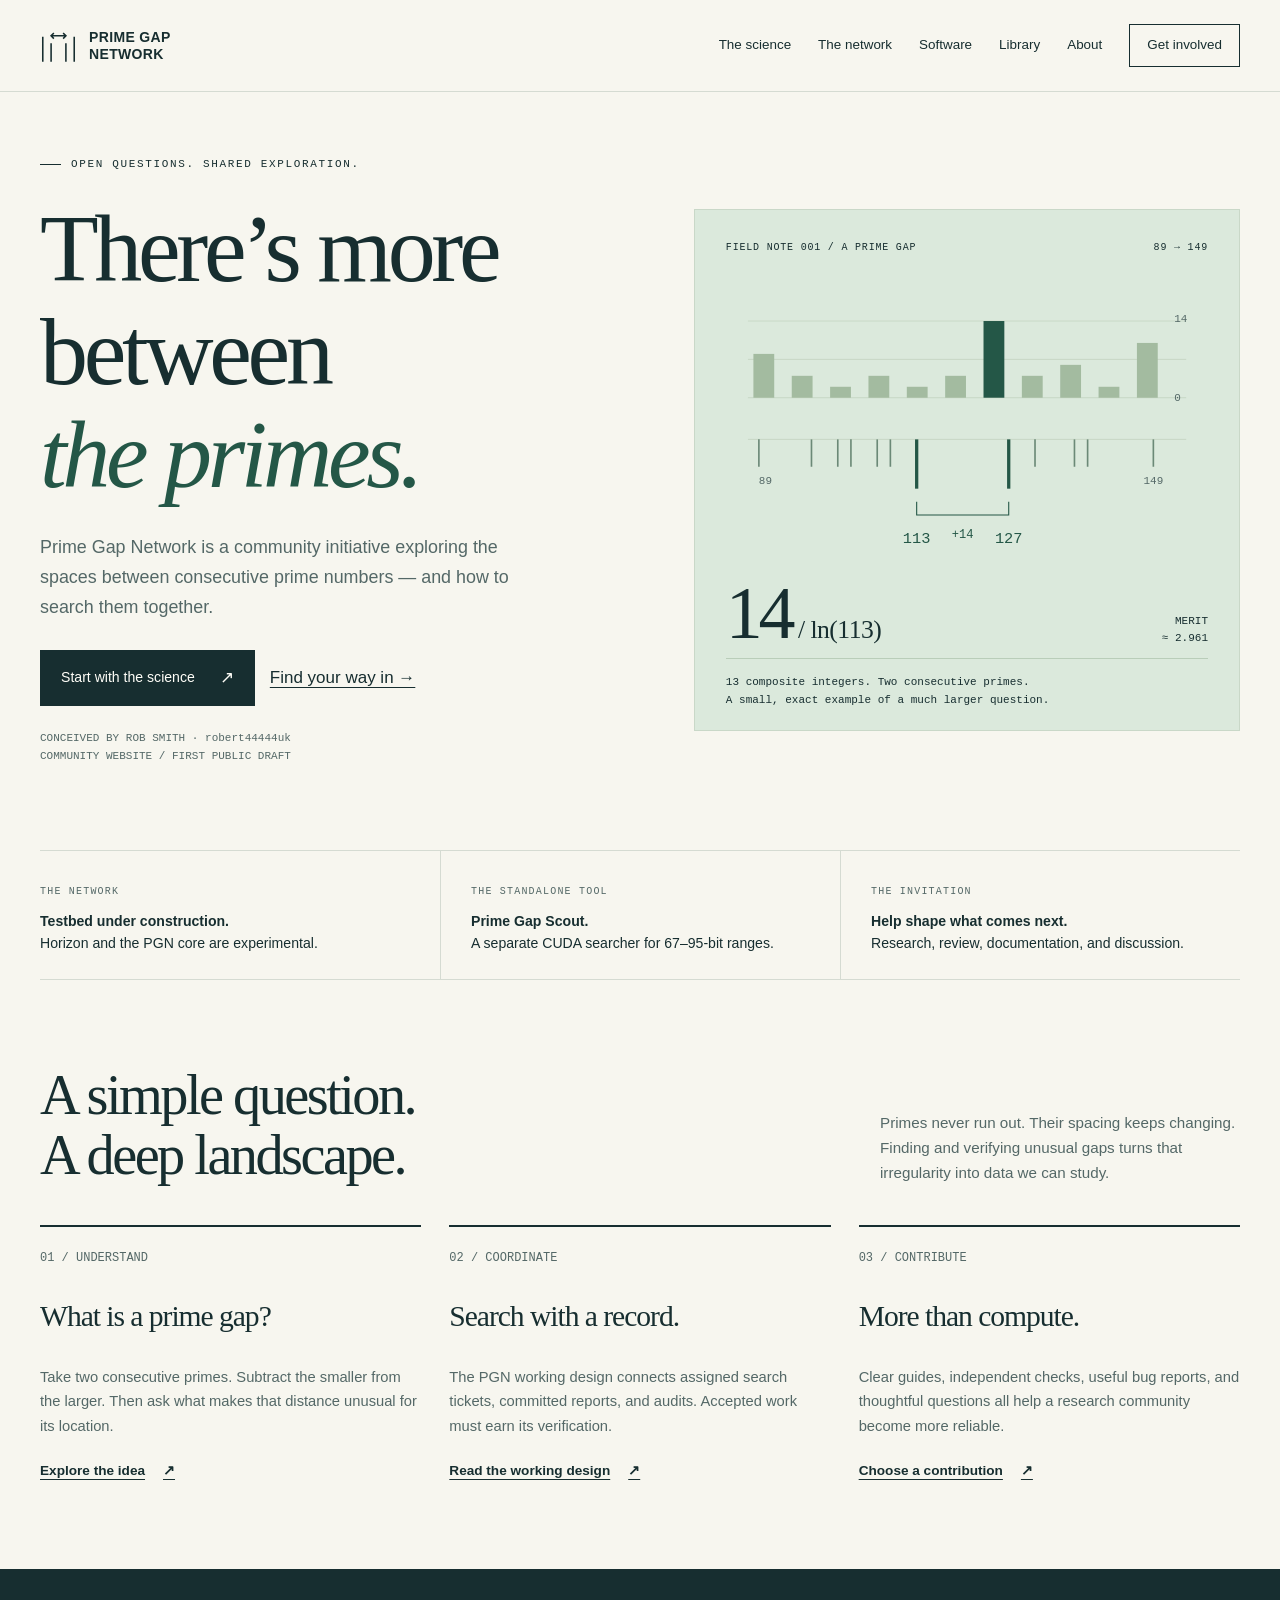
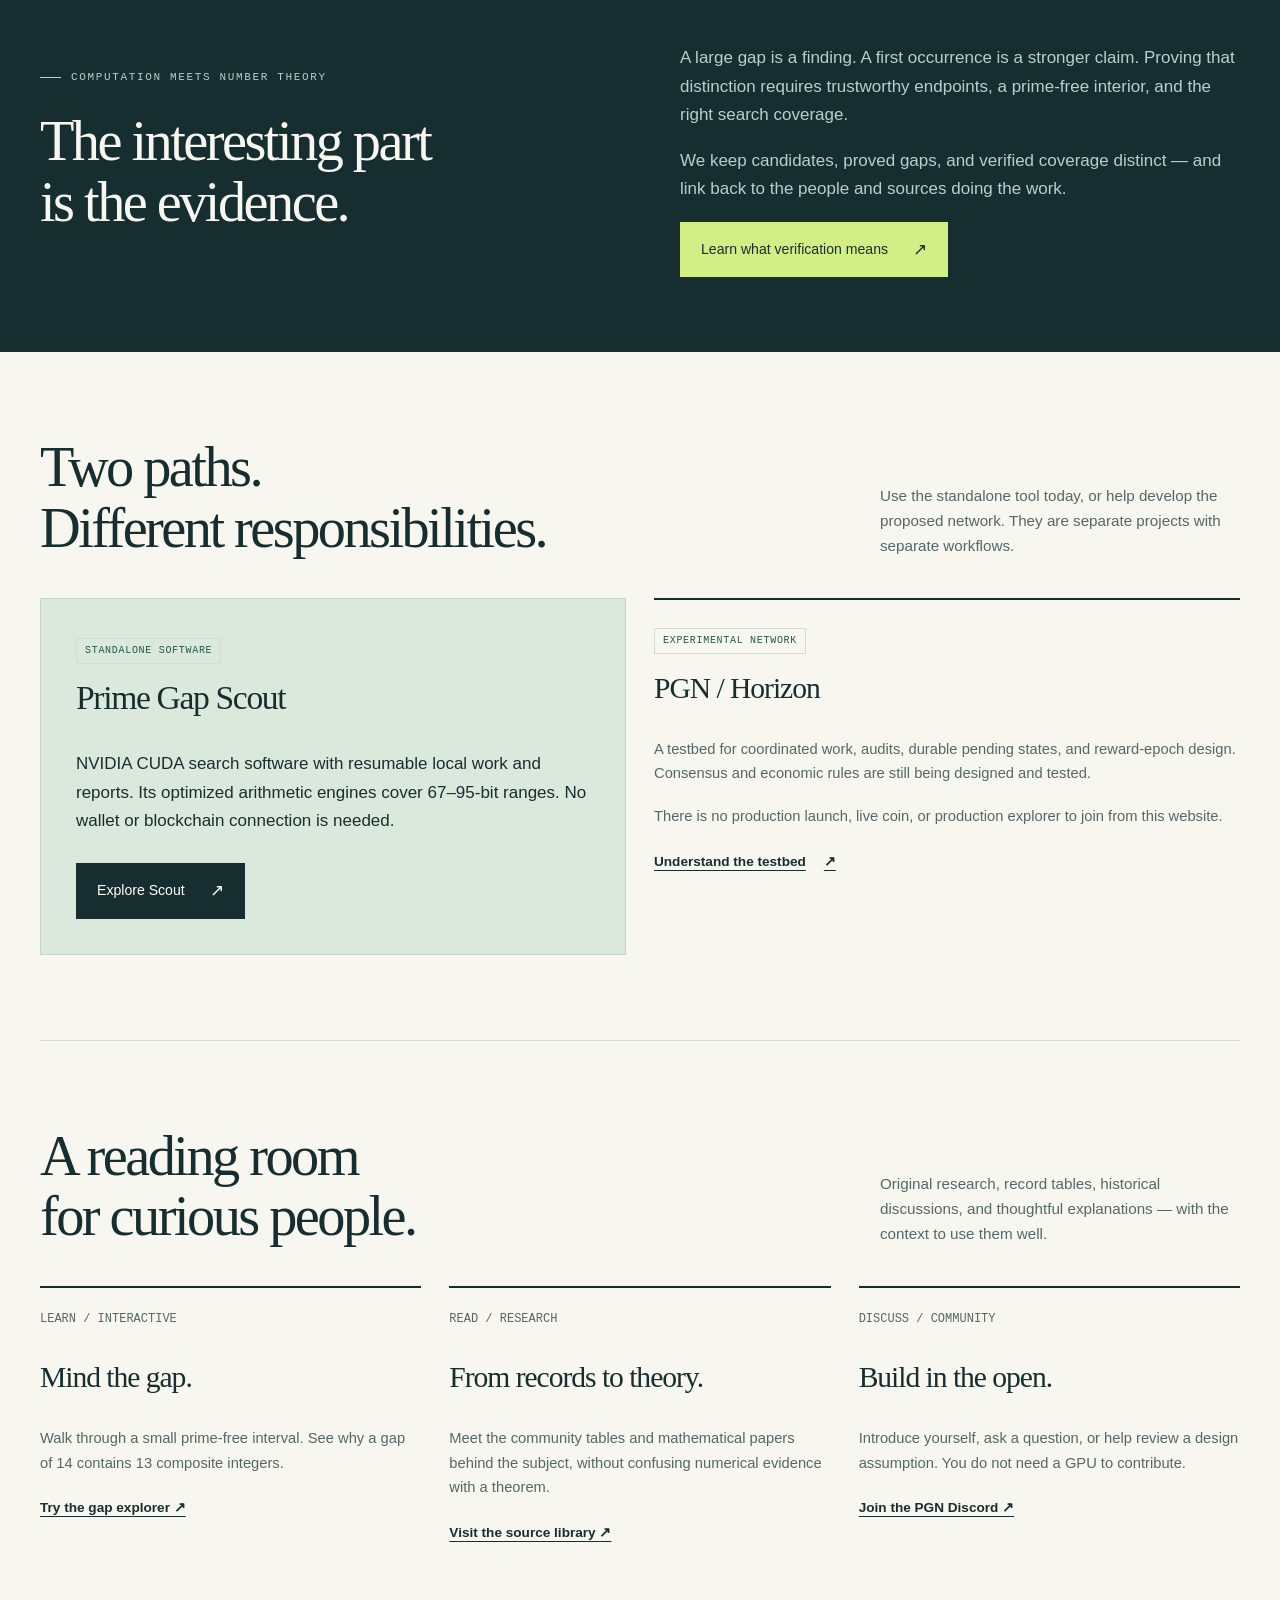
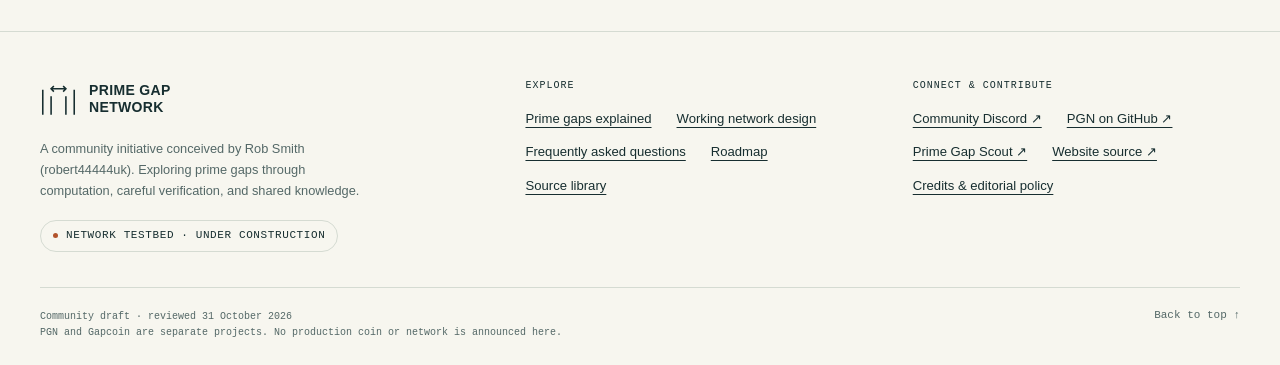
==== index.html @ 844bbd74 "Publish complete PGN community website draft Add seven English pages, original scientific illustrati" ====
<!doctype html>
<html lang="en"><head><meta charset="utf-8"><meta name="viewport" content="width=device-width,initial-scale=1"><meta name="theme-color" content="#172e30"><title>Explore the space between primes · Prime Gap Network</title><meta name="description" content="A community guide to Prime Gap Network, prime-gap research, standalone Scout software, and the experimental PGN network."><link rel="canonical" href="https://wizz13150.github.io/prime-gap-network.github.io/"><meta property="og:type" content="website"><meta property="og:title" content="Explore the space between primes · Prime Gap Network"><meta property="og:description" content="A community guide to Prime Gap Network, prime-gap research, standalone Scout software, and the experimental PGN network."><meta property="og:url" content="https://wizz13150.github.io/prime-gap-network.github.io/"><link rel="icon" href="assets/favicon.svg" type="image/svg+xml"><link rel="stylesheet" href="assets/style.css"><script src="assets/site.js" defer></script></head><body id="top"><a class="skip" href="#main">Skip to content</a><header class="header"><div class="nav-shell wrap"><a class="brand" href="./" aria-label="Prime Gap Network home"><svg aria-hidden="true" viewBox="0 0 40 40" fill="none" stroke="currentColor" stroke-width="1.7"><path d="M3 10v27M12 17v20M28 17v20M37 10v27M12 9h16M15 6l-3 3 3 3M25 6l3 3-3 3"/></svg><span>PRIME GAP<br>NETWORK</span></a><button class="menu" type="button" aria-controls="navigation" aria-expanded="false">Menu</button><nav class="nav" id="navigation" aria-label="Main navigation"><a href="learn.html">The science</a><a href="network.html">The network</a><a href="software.html">Software</a><a href="resources.html">Library</a><a href="about.html">About</a><a href="participate.html" class="nav-join">Get involved</a></nav></div></header><main id="main"><div class="wrap"><section class="hero"><div><p class="eyebrow">Open questions. Shared exploration.</p><h1>There’s more<br>between<br><em>the primes.</em></h1><p class="lead">Prime Gap Network is a community initiative exploring the spaces between consecutive prime numbers — and how to search them together.</p><div class="actions"><a class="button" href="learn.html">Start with the science <span class="arrow" aria-hidden="true">↗</span></a><a href="participate.html">Find your way in →</a></div><p class="hero-note">CONCEIVED BY ROB SMITH · robert44444uk<br>COMMUNITY WEBSITE / FIRST PUBLIC DRAFT</p></div><figure class="figure"><div class="figure-head"><span>Field note 001 / a prime gap</span><span>89 → 149</span></div><svg viewBox="0 0 440 270" role="img" aria-labelledby="chart-title chart-desc"><title id="chart-title">The gap from 113 to 127</title><desc id="chart-desc">Actual gap lengths for consecutive primes from 89 to 149. The highlighted gap between 113 and 127 has length fourteen.</desc><g stroke="#becfba" stroke-width=".6"><path d="M20 42h400M20 77h400M20 112h400M20 150h400"/></g><rect x="25" y="72" width="19" height="40" fill="#a3bba0"/><rect x="60" y="92" width="19" height="20" fill="#a3bba0"/><rect x="95" y="102" width="19" height="10" fill="#a3bba0"/><rect x="130" y="92" width="19" height="20" fill="#a3bba0"/><rect x="165" y="102" width="19" height="10" fill="#a3bba0"/><rect x="200" y="92" width="19" height="20" fill="#a3bba0"/><rect x="235" y="42" width="19" height="70" fill="#245747"/><rect x="270" y="92" width="19" height="20" fill="#a3bba0"/><rect x="305" y="82" width="19" height="30" fill="#a3bba0"/><rect x="340" y="102" width="19" height="10" fill="#a3bba0"/><rect x="375" y="62" width="19" height="50" fill="#a3bba0"/><text x="409" y="43" fill="#546867" font-size="10" font-family="monospace">14</text><text x="409" y="115" fill="#546867" font-size="10" font-family="monospace">0</text><path d="M30 150v25" stroke="#6b8977" stroke-width="1.5"/><path d="M78 150v25" stroke="#6b8977" stroke-width="1.5"/><path d="M102 150v25" stroke="#6b8977" stroke-width="1.5"/><path d="M114 150v25" stroke="#6b8977" stroke-width="1.5"/><path d="M138 150v25" stroke="#6b8977" stroke-width="1.5"/><path d="M150 150v25" stroke="#6b8977" stroke-width="1.5"/><path d="M174 150v45" stroke="#245747" stroke-width="3"/><path d="M258 150v45" stroke="#245747" stroke-width="3"/><path d="M282 150v25" stroke="#6b8977" stroke-width="1.5"/><path d="M318 150v25" stroke="#6b8977" stroke-width="1.5"/><path d="M330 150v25" stroke="#6b8977" stroke-width="1.5"/><path d="M390 150v25" stroke="#6b8977" stroke-width="1.5"/><path d="M174 207v12h84v-12" stroke="#245747" fill="none"/><text x="174" y="245" fill="#245747" font-size="14" font-family="monospace" text-anchor="middle">113</text><text x="258" y="245" fill="#245747" font-size="14" font-family="monospace" text-anchor="middle">127</text><text x="30" y="191" fill="#546867" font-size="10" font-family="monospace">89</text><text x="390" y="191" fill="#546867" font-size="10" font-family="monospace" text-anchor="middle">149</text><text x="216" y="240" fill="#245747" font-size="11" font-family="monospace" text-anchor="middle">+14</text></svg><div class="figure-stat"><span class="figure-number">14<span class="figure-denominator"> / ln(113)</span></span><p>MERIT<br>≈ 2.961</p></div><figcaption>13 composite integers. Two consecutive primes.<br>A small, exact example of a much larger question.</figcaption></figure></section><div class="status-strip"><div class="status-item"><span class="status-label">The network</span><p><strong>Testbed under construction.</strong><br>Horizon and the PGN core are experimental.</p></div><div class="status-item"><span class="status-label">The standalone tool</span><p><strong>Prime Gap Scout.</strong><br>A separate CUDA searcher for 67–95-bit ranges.</p></div><div class="status-item"><span class="status-label">The invitation</span><p><strong>Help shape what comes next.</strong><br>Research, review, documentation, and discussion.</p></div></div><section class="section"><div class="section-top"><h2>A simple question.<br>A deep landscape.</h2><p>Primes never run out. Their spacing keeps changing. Finding and verifying unusual gaps turns that irregularity into data we can study.</p></div><div class="grid3"><article class="story"><span class="num">01 / UNDERSTAND</span><h3>What is a prime gap?</h3><p>Take two consecutive primes. Subtract the smaller from the larger. Then ask what makes that distance unusual for its location.</p><a class="text-link" href="learn.html">Explore the idea <span aria-hidden="true">↗</span></a></article><article class="story"><span class="num">02 / COORDINATE</span><h3>Search with a record.</h3><p>The PGN working design connects assigned search tickets, committed reports, and audits. Accepted work must earn its verification.</p><a class="text-link" href="network.html">Read the working design <span aria-hidden="true">↗</span></a></article><article class="story"><span class="num">03 / CONTRIBUTE</span><h3>More than compute.</h3><p>Clear guides, independent checks, useful bug reports, and thoughtful questions all help a research community become more reliable.</p><a class="text-link" href="participate.html">Choose a contribution <span aria-hidden="true">↗</span></a></article></div></section></div><section class="dark"><div class="wrap split"><div><p class="eyebrow">Computation meets number theory</p><h2>The interesting part<br>is the evidence.</h2></div><div><p>A large gap is a finding. A first occurrence is a stronger claim. Proving that distinction requires trustworthy endpoints, a prime-free interior, and the right search coverage.</p><p>We keep candidates, proved gaps, and verified coverage distinct — and link back to the people and sources doing the work.</p><a class="button" href="learn.html#evidence">Learn what verification means <span class="arrow" aria-hidden="true">↗</span></a></div></div></section><div class="wrap"><section class="section"><div class="section-top"><h2>Two paths.<br>Different responsibilities.</h2><p>Use the standalone tool today, or help develop the proposed network. They are separate projects with separate workflows.</p></div><div class="grid2"><article class="software-panel"><span class="tag">Standalone software</span><h3>Prime Gap Scout</h3><p>NVIDIA CUDA search software with resumable local work and reports. Its optimized arithmetic engines cover 67–95-bit ranges. No wallet or blockchain connection is needed.</p><a class="button" href="software.html#scout">Explore Scout <span class="arrow" aria-hidden="true">↗</span></a></article><article class="story"><span class="tag">Experimental network</span><h3>PGN / Horizon</h3><p>A testbed for coordinated work, audits, durable pending states, and reward-epoch design. Consensus and economic rules are still being designed and tested.</p><p>There is no production launch, live coin, or production explorer to join from this website.</p><a class="text-link" href="network.html">Understand the testbed <span aria-hidden="true">↗</span></a></article></div></section><section class="section"><div class="section-top"><h2>A reading room<br>for curious people.</h2><p>Original research, record tables, historical discussions, and thoughtful explanations — with the context to use them well.</p></div><div class="grid3"><article class="story"><span class="num">LEARN / INTERACTIVE</span><h3>Mind the gap.</h3><p>Walk through a small prime-free interval. See why a gap of 14 contains 13 composite integers.</p><a class="text-link" href="learn.html#explorer">Try the gap explorer ↗</a></article><article class="story"><span class="num">READ / RESEARCH</span><h3>From records to theory.</h3><p>Meet the community tables and mathematical papers behind the subject, without confusing numerical evidence with a theorem.</p><a class="text-link" href="resources.html">Visit the source library ↗</a></article><article class="story"><span class="num">DISCUSS / COMMUNITY</span><h3>Build in the open.</h3><p>Introduce yourself, ask a question, or help review a design assumption. You do not need a GPU to contribute.</p><a class="text-link" href="https://discord.gg/qZ2DerDMXQ">Join the PGN Discord ↗</a></article></div></section></div></main><footer class="footer"><div class="wrap"><div class="footer-grid"><div><a class="brand" href="./" aria-label="Prime Gap Network home"><svg aria-hidden="true" viewBox="0 0 40 40" fill="none" stroke="currentColor" stroke-width="1.7"><path d="M3 10v27M12 17v20M28 17v20M37 10v27M12 9h16M15 6l-3 3 3 3M25 6l3 3-3 3"/></svg><span>PRIME GAP<br>NETWORK</span></a><p>A community initiative conceived by Rob Smith (robert44444uk). Exploring prime gaps through computation, careful verification, and shared knowledge.</p><span class="pill">Network testbed · under construction</span></div><div><div class="footer-title">Explore</div><div class="footer-links"><a href="learn.html">Prime gaps explained</a><a href="network.html">Working network design</a><a href="participate.html#faq">Frequently asked questions</a><a href="about.html#roadmap">Roadmap</a><a href="resources.html">Source library</a></div></div><div><div class="footer-title">Connect & contribute</div><div class="footer-links"><a href="https://discord.gg/qZ2DerDMXQ">Community Discord ↗</a><a href="https://github.com/wizz13150/prime-gap-network">PGN on GitHub ↗</a><a href="https://github.com/wizz13150/prime-gap-scout">Prime Gap Scout ↗</a><a href="https://github.com/wizz13150/prime-gap-network.github.io">Website source ↗</a><a href="about.html#credits">Credits & editorial policy</a></div></div></div><div class="footer-bottom"><span>Community draft · reviewed 31 October 2026<br>PGN and Gapcoin are separate projects. No production coin or network is announced here.</span><a class="back-top" href="#top">Back to top ↑</a></div></div></footer></body></html>
---- assets/style.css ----
@charset "UTF-8";
:root{--paper:#f7f6ef;--white:#fffef8;--ink:#172e30;--muted:#546867;--line:#d5dbd2;--green:#245747;--mint:#dbe9dc;--lime:#d3ee85;--orange:#b2532c;--sans:Arial,Helvetica,sans-serif;--serif:Georgia,'Times New Roman',serif;--mono:'Cascadia Code',Consolas,monospace}
*{box-sizing:border-box}html{scroll-behavior:smooth;scroll-padding-top:7rem}body{margin:0;background:var(--paper);color:var(--ink);font:17px/1.65 var(--sans)}a{color:inherit;text-decoration-thickness:1px;text-underline-offset:4px}a:hover{color:var(--green)}button,input,select{font:inherit}button,a,input,select,summary{-webkit-tap-highlight-color:transparent}:focus-visible{outline:3px solid var(--orange);outline-offset:5px}button{cursor:pointer}img,svg{max-width:100%}h1,h2,h3,p{margin-top:0}h1,h2{font-family:var(--serif);font-weight:400;letter-spacing:-.045em;line-height:1.07}h1{font-size:clamp(3.2rem,7.5vw,6.8rem);margin-bottom:1.7rem}h2{font-size:clamp(2.3rem,4.4vw,4rem);margin-bottom:1.3rem}h3{font-size:1.23rem;line-height:1.3;letter-spacing:-.015em}p{margin-bottom:1.15rem}small,.small{font-size:.82rem}.muted{color:var(--muted)}.wrap{width:min(1260px,calc(100% - 80px));margin-inline:auto}.skip{position:fixed;top:-100px;left:20px;z-index:100;background:var(--lime);padding:12px}.skip:focus{top:12px}.header{position:sticky;top:0;z-index:20;background:rgba(247,246,239,.97);border-bottom:1px solid var(--line)}.nav-shell{min-height:91px;display:flex;align-items:center;gap:35px}.brand{display:flex;align-items:center;gap:12px;text-decoration:none;font-size:14px;line-height:1.16;font-weight:700;letter-spacing:.025em;white-space:nowrap}.brand svg{width:37px;height:38px}.nav{margin-left:auto;display:flex;align-items:center;gap:27px}.nav a{font-size:.84rem;text-decoration:none;white-space:nowrap;padding:8px 0}.nav a[aria-current=page]{box-shadow:0 2px var(--green)}.nav a:hover{box-shadow:0 2px var(--green)}.nav .nav-join{border:1px solid var(--ink);padding:9px 17px;box-shadow:none}.menu{display:none;background:none;border:1px solid var(--line);padding:6px 13px;margin-left:auto}.eyebrow{font:11px/1.5 var(--mono);text-transform:uppercase;letter-spacing:.15em;margin-bottom:1.6rem;display:flex;align-items:center;gap:10px}.eyebrow:before{content:'';width:21px;height:1px;background:currentColor}.pill{display:inline-flex;align-items:center;gap:8px;font:11px/1.2 var(--mono);text-transform:uppercase;letter-spacing:.055em;border:1px solid var(--line);border-radius:30px;padding:8px 12px}.pill:before{content:'';width:5px;height:5px;border-radius:50%;background:var(--orange)}.hero{padding:64px 0 66px;display:grid;grid-template-columns:1.08fr 1fr;gap:64px;align-items:center}.hero .lead{max-width:510px}.lead{font-size:1.12rem;line-height:1.65;color:var(--muted);max-width:730px}.hero h1 em{color:var(--green);font-weight:400}.actions{display:flex;flex-wrap:wrap;gap:15px;align-items:center;margin-top:28px}.button{display:inline-flex;align-items:center;justify-content:center;gap:25px;background:var(--ink);color:var(--white);text-decoration:none;border:1px solid var(--ink);padding:13px 20px;font-size:.88rem}.button:hover{background:var(--green);color:#fff}.button.light{background:transparent;color:var(--ink)}.button.light:hover{background:var(--mint)}.arrow{font-size:1.2em}.hero-note{font:11px/1.6 var(--mono);color:var(--muted);margin-top:24px}.figure{background:var(--mint);padding:30px 31px 20px;position:relative;border:1px solid #c9d8c8}.figure .figure-head{display:flex;justify-content:space-between;font:10px/1.5 var(--mono);letter-spacing:.08em;text-transform:uppercase}.figure svg{display:block;width:100%;height:auto;margin:20px 0 9px}.figure figcaption{font:11px/1.6 var(--mono);border-top:1px solid #b9cdb9;padding-top:15px}.figure{margin:0}.figure-number{font:74px/.9 var(--serif);letter-spacing:-.06em}.figure-stat{display:flex;justify-content:space-between;align-items:end;margin-bottom:12px}.figure-stat p{font:11px/1.5 var(--mono);margin:0;text-align:right}.status-strip{border-top:1px solid var(--line);border-bottom:1px solid var(--line);display:grid;grid-template-columns:1fr 1fr 1fr}.status-item{padding:24px 25px 24px 0}.status-item+.status-item{border-left:1px solid var(--line);padding-left:30px}.status-label{font:10px/1.4 var(--mono);letter-spacing:.12em;text-transform:uppercase;color:var(--muted)}.status-item p{font-size:.88rem;line-height:1.6;margin:7px 0 0}.section{padding:85px 0}.section+.section{border-top:1px solid var(--line)}.section-top{display:flex;justify-content:space-between;gap:50px;align-items:end;margin-bottom:40px}.section-top h2{margin:0;max-width:640px}.section-top>p{max-width:360px;margin:0;color:var(--muted);font-size:.95rem}.split{display:grid;grid-template-columns:1fr 1fr;gap:80px}.split.wide{grid-template-columns:.7fr 1.3fr}.prose{max-width:760px}.prose p,.prose li{color:var(--muted)}.prose strong{color:var(--ink)}.prose h2{margin-top:58px;font-size:2.6rem}.prose h3{margin-top:34px}.prose li{margin-bottom:10px}.prose ul,.prose ol{padding-left:25px}.prose .eyebrow{color:var(--ink)}.grid3{display:grid;grid-template-columns:repeat(3,1fr);gap:28px}.grid2{display:grid;grid-template-columns:repeat(2,1fr);gap:28px}.story{border-top:2px solid var(--ink);padding-top:24px}.story .num{font:12px var(--mono);color:var(--muted);display:block;margin-bottom:32px}.story h3{font-family:var(--serif);font-size:1.85rem;font-weight:400;letter-spacing:-.035em}.story p{font-size:.92rem;color:var(--muted)}.text-link{display:inline-flex;gap:18px;align-items:center;font-size:.85rem;font-weight:700}.dark{background:var(--ink);color:var(--paper);padding:75px 0}.dark .eyebrow,.dark p{color:#b9cfca}.dark a{color:var(--paper)}.dark .button{background:var(--lime);border-color:var(--lime);color:var(--ink)}.dark .button:hover{background:var(--white)}.dark .split{align-items:center}.dark .tag{border-color:#53706b;color:#cde1db}.formula{font:clamp(1.9rem,3.6vw,3.3rem)/1.3 var(--serif);letter-spacing:-.025em;border-block:1px solid var(--line);padding:30px 0;margin:28px 0}.formula small{font:12px var(--mono);color:var(--muted);display:block;margin-top:14px}.page-head{padding:64px 0 47px;border-bottom:1px solid var(--line)}.page-head h1{font-size:clamp(3rem,6.2vw,5.6rem);max-width:1000px}.page-head .lead{margin:0}.contents{border-bottom:1px solid var(--line);padding:19px 0;display:flex;gap:26px;flex-wrap:wrap}.contents a{font:12px var(--mono);color:var(--muted)}.tag{display:inline-block;font:10px/1.4 var(--mono);text-transform:uppercase;letter-spacing:.07em;padding:5px 8px;border:1px solid var(--line);color:var(--green);margin-bottom:15px}.note{border-left:3px solid var(--green);background:#e9eee3;padding:23px 26px;font-size:.91rem;margin:25px 0}.note p:last-child{margin:0}.note.warning{border-color:var(--orange);background:#f0e9dc}.source{font:11px/1.7 var(--mono);color:var(--muted);margin-top:23px}.source a{color:inherit}.table-scroll{overflow-x:auto}table{border-collapse:collapse;width:100%;font-size:.9rem;line-height:1.5}th{text-align:left;font:11px var(--mono);text-transform:uppercase;letter-spacing:.05em;background:#e9ece2}td,th{padding:19px 20px;border-bottom:1px solid var(--line);vertical-align:top}td{min-width:130px}td:first-child{color:var(--ink);font-weight:700}td{color:var(--muted)}.steps{list-style:none;padding:0;margin:0;counter-reset:steps}.steps li{position:relative;padding:0 0 29px 52px;border-left:1px solid var(--line);margin-left:15px}.steps li:before{counter-increment:steps;content:counter(steps,decimal-leading-zero);position:absolute;left:-15px;top:0;background:var(--paper);font:11px var(--mono);border:1px solid var(--line);padding:8px 6px}.steps h3{margin-bottom:9px}.steps p{color:var(--muted);font-size:.94rem}.steps li:last-child{padding-bottom:0;border-color:transparent}.timeline{list-style:none;padding:0}.timeline li{display:grid;grid-template-columns:145px 1fr;gap:30px;border-top:1px solid var(--line);padding:26px 0}.timeline time{font:12px var(--mono);padding-top:4px}.timeline p{font-size:.94rem;color:var(--muted);margin:0}.timeline h3{margin-bottom:8px}details{border-top:1px solid var(--line);padding:23px 0}details:last-child{border-bottom:1px solid var(--line)}summary{font-size:1rem;font-weight:700;cursor:pointer;list-style:none;display:flex;justify-content:space-between;gap:20px}summary::-webkit-details-marker{display:none}summary:after{content:'+';font:22px var(--mono);font-weight:400}details[open] summary:after{content:'−'}details p{margin:18px 40px 0 0;color:var(--muted);font-size:.94rem}.explorer{background:var(--white);border:1px solid var(--line);padding:34px}.explorer-controls{display:flex;justify-content:space-between;gap:20px;align-items:center;flex-wrap:wrap}.explorer-controls label{font:12px var(--mono)}select{background:var(--paper);border:1px solid #8d9f91;padding:10px 35px 10px 13px;max-width:100%;color:var(--ink)}.number-line{display:grid;grid-template-columns:repeat(15,minmax(0,1fr));gap:5px;margin:38px 0 25px}.integer{display:flex;justify-content:center;align-items:center;flex-direction:column;min-height:62px;font:13px var(--mono);border-top:1px solid var(--line);color:#657b73}.integer.prime{border-top:4px solid var(--green);background:var(--mint);font-weight:700;color:var(--ink)}.integer:after{font:8px var(--mono);content:'COMPOSITE';margin-top:9px;letter-spacing:-.04em}.integer.prime:after{content:'PRIME'}.explorer-results{display:grid;grid-template-columns:repeat(3,1fr);gap:25px;border-top:1px solid var(--line);padding-top:22px}.explorer-results span{display:block;font:10px var(--mono);text-transform:uppercase;color:var(--muted)}.explorer-results strong{display:block;font:40px var(--serif);letter-spacing:-.04em}.legend{font:11px var(--mono);color:var(--muted);margin:22px 0 0}.filters{display:flex;flex-wrap:wrap;gap:9px;margin:27px 0 35px}.filters button{background:transparent;border:1px solid #a1b1a3;padding:8px 16px;font-size:12px;color:var(--ink);border-radius:30px}.filters button[aria-pressed=true]{background:var(--ink);border-color:var(--ink);color:var(--paper)}.search{width:100%;padding:16px 0;background:transparent;border:0;border-bottom:1px solid #8b9c8b;color:var(--ink);border-radius:0}.resource-grid{display:grid;grid-template-columns:repeat(3,1fr);gap:0 33px}.resource{padding:27px 0 32px;border-top:1px solid var(--line);display:flex;flex-direction:column}.resource h3{font:1.55rem/1.2 var(--serif);letter-spacing:-.025em;margin-bottom:12px}.resource p{font-size:.9rem;color:var(--muted);margin-bottom:15px}.resource .byline{font:10px/1.5 var(--mono);margin-bottom:15px;color:var(--muted)}.resource>a{margin-top:auto}.resource[hidden]{display:none}.no-results{padding:20px 0}.footer{padding:48px 0 25px;border-top:1px solid var(--line)}.footer-grid{display:grid;grid-template-columns:1.3fr 1fr 1fr;gap:60px}.footer .brand{margin-bottom:20px}.footer p{font-size:.8rem;color:var(--muted);max-width:330px}.footer-links{display:flex;flex-wrap:wrap;align-content:start;gap:12px 25px}.footer-links a{font-size:.82rem}.footer-title{font:10px var(--mono);text-transform:uppercase;letter-spacing:.1em;margin-bottom:17px}.footer-bottom{border-top:1px solid var(--line);margin-top:35px;padding-top:21px;display:flex;justify-content:space-between;gap:20px;font:10px/1.6 var(--mono);color:var(--muted)}.callout-number{font:clamp(4rem,8vw,7rem)/1 var(--serif);letter-spacing:-.06em;margin:25px 0;color:var(--green)}code{font:.83em var(--mono);overflow-wrap:anywhere}sup{font-size:.6em}li::marker{color:var(--green)}.checks{list-style:none;padding:0}.checks li{padding:13px 0 13px 28px;border-top:1px solid var(--line);position:relative;font-size:.94rem}.checks li:before{content:'↗';position:absolute;left:0;color:var(--green)}.inline-index{font:11px var(--mono);color:var(--muted)}.protocol{display:grid;grid-template-columns:repeat(5,1fr);gap:0;border:1px solid var(--line);margin:32px 0}.protocol div{padding:23px 17px;position:relative}.protocol div+div{border-left:1px solid var(--line)}.protocol span{font:10px var(--mono);color:var(--muted)}.protocol h3{font-size:.9rem;margin:14px 0 0}.reading{max-width:850px;margin:0 auto}.back-top{font:11px var(--mono);text-decoration:none}.software-panel{background:var(--mint);padding:35px;border:1px solid #c6d6c5}.software-panel h3{font:2.1rem var(--serif);letter-spacing:-.04em}.software-panel ul{padding-left:20px;font-size:.94rem}.software-panel .button{margin-top:10px}.credit{font-family:var(--serif);font-size:1.8rem;line-height:1.3;letter-spacing:-.025em}.sr-only{position:absolute;width:1px;height:1px;padding:0;margin:-1px;overflow:hidden;clip:rect(0,0,0,0);white-space:nowrap;border:0}
@media(min-width:1500px){.hero{padding-block:85px}}
@media(max-width:1100px){.wrap{width:calc(100% - 56px)}.nav{gap:18px}.hero{gap:35px}.figure{padding:24px}.split{gap:45px}.resource-grid{grid-template-columns:repeat(2,1fr)}.figure-number{font-size:62px}.footer-grid{gap:30px}}
@media(max-width:820px){.nav-shell{min-height:77px;flex-wrap:wrap;gap:0}.menu{display:block}.nav{display:flex;width:100%;margin:0;gap:6px 24px;flex-wrap:wrap;padding:0 0 18px}.js .nav{display:none}.js .nav.open{display:flex}.brand{margin-right:20px}.hero{grid-template-columns:1fr;padding-block:45px;gap:38px}.hero h1{max-width:700px}.hero .lead{max-width:650px}.figure{max-width:600px;width:100%}.status-item{padding-right:17px}.status-item+.status-item{padding-left:17px}.section{padding-block:60px}.split,.split.wide{grid-template-columns:1fr;gap:30px}.section-top{display:block}.section-top>p{max-width:600px;margin-top:20px}.grid3{gap:24px}.story h3{font-size:1.55rem}.protocol{grid-template-columns:1fr}.protocol div+div{border-left:0;border-top:1px solid var(--line)}.protocol div{display:flex;align-items:center;gap:25px;padding:16px}.protocol h3{margin:0}.footer-grid{grid-template-columns:1fr 1fr}.footer-grid>div:first-child{grid-column:1/-1}.footer p{max-width:600px}.dark{padding-block:55px}.number-line{gap:3px}.integer{font-size:11px}.integer:after{content:'·';font-size:10px}.integer.prime:after{content:'P'}}
@media(max-width:560px){body{font-size:16px}.wrap{width:calc(100% - 36px)}h1{font-size:3.5rem}.hero{padding-top:35px}.hero h1{font-size:3.7rem}.hero .eyebrow{font-size:10px}.figure{padding:22px 18px}.figure-number{font-size:64px}.figure .figure-head{font-size:8px}.status-strip{grid-template-columns:1fr}.status-item,.status-item+.status-item{padding:18px 0;border-left:0}.status-item+.status-item{border-top:1px solid var(--line)}.grid3,.grid2,.resource-grid{grid-template-columns:1fr}.story .num{margin-bottom:20px}.story{padding-bottom:15px}.story h3{font-size:1.85rem}.page-head{padding:40px 0 35px}.page-head h1{font-size:3.3rem}.contents{gap:13px 22px}.timeline li{grid-template-columns:1fr;gap:10px}.explorer{padding:23px 17px}.number-line{grid-template-columns:repeat(8,minmax(0,1fr));gap:7px}.integer{min-height:50px}.explorer-results{gap:12px}.explorer-results strong{font-size:31px}.explorer-results span{font-size:9px}.footer-grid{grid-template-columns:1fr;gap:25px}.footer-grid>div:first-child{grid-column:auto}.footer-bottom{display:block}.footer-bottom a{display:inline-block;margin-top:13px}.software-panel{padding:26px 22px}.prose h2{font-size:2.2rem}.formula{font-size:1.8rem}.button{gap:18px}.note{padding:20px}.section{padding-block:47px}.actions{gap:12px}.lead{font-size:1.04rem}}
@media(prefers-reduced-motion:reduce){html{scroll-behavior:auto}*{animation:none!important;transition:none!important}}

.figure-denominator{font:clamp(19px,2vw,26px)/1.2 var(--serif);letter-spacing:-.02em;white-space:nowrap}.figure-number{display:flex;align-items:baseline;gap:7px}body{overflow-wrap:break-word}.hero>*,.split>*,.grid2>*,.grid3>*{min-width:0}
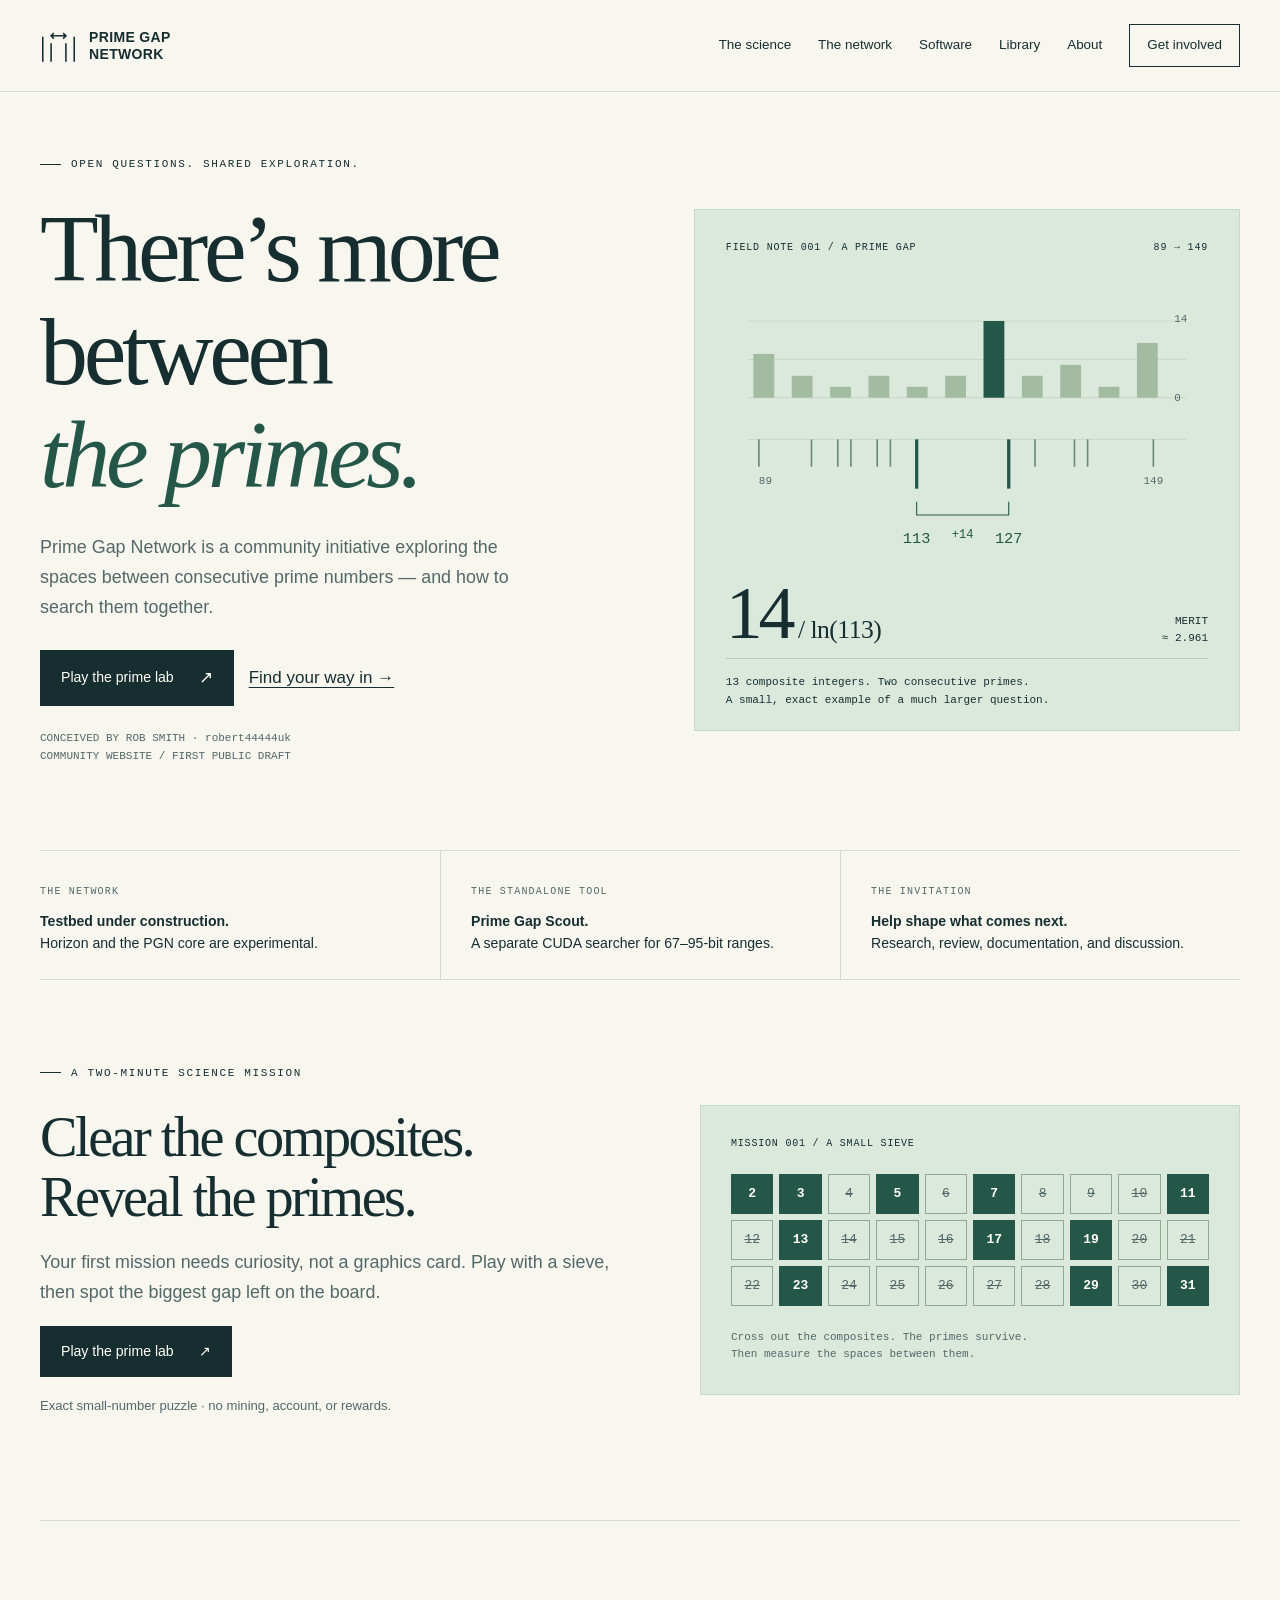
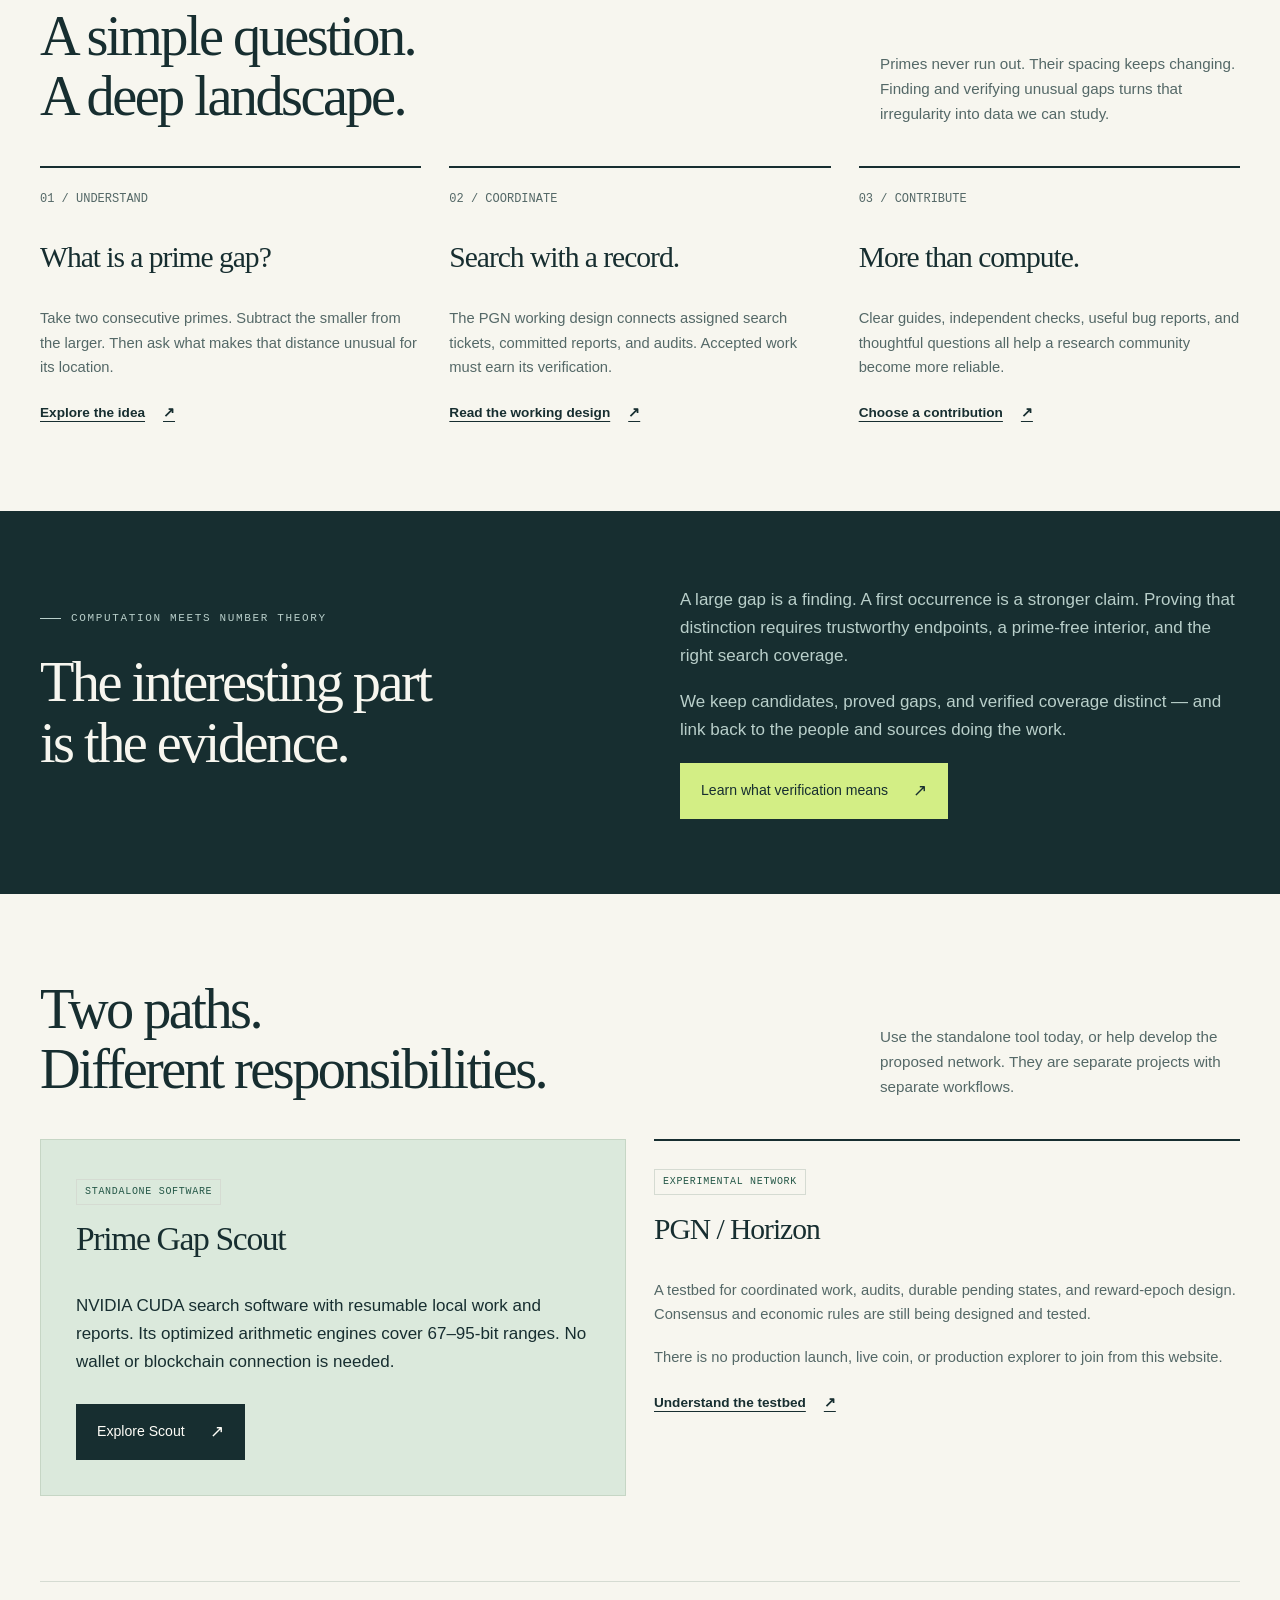
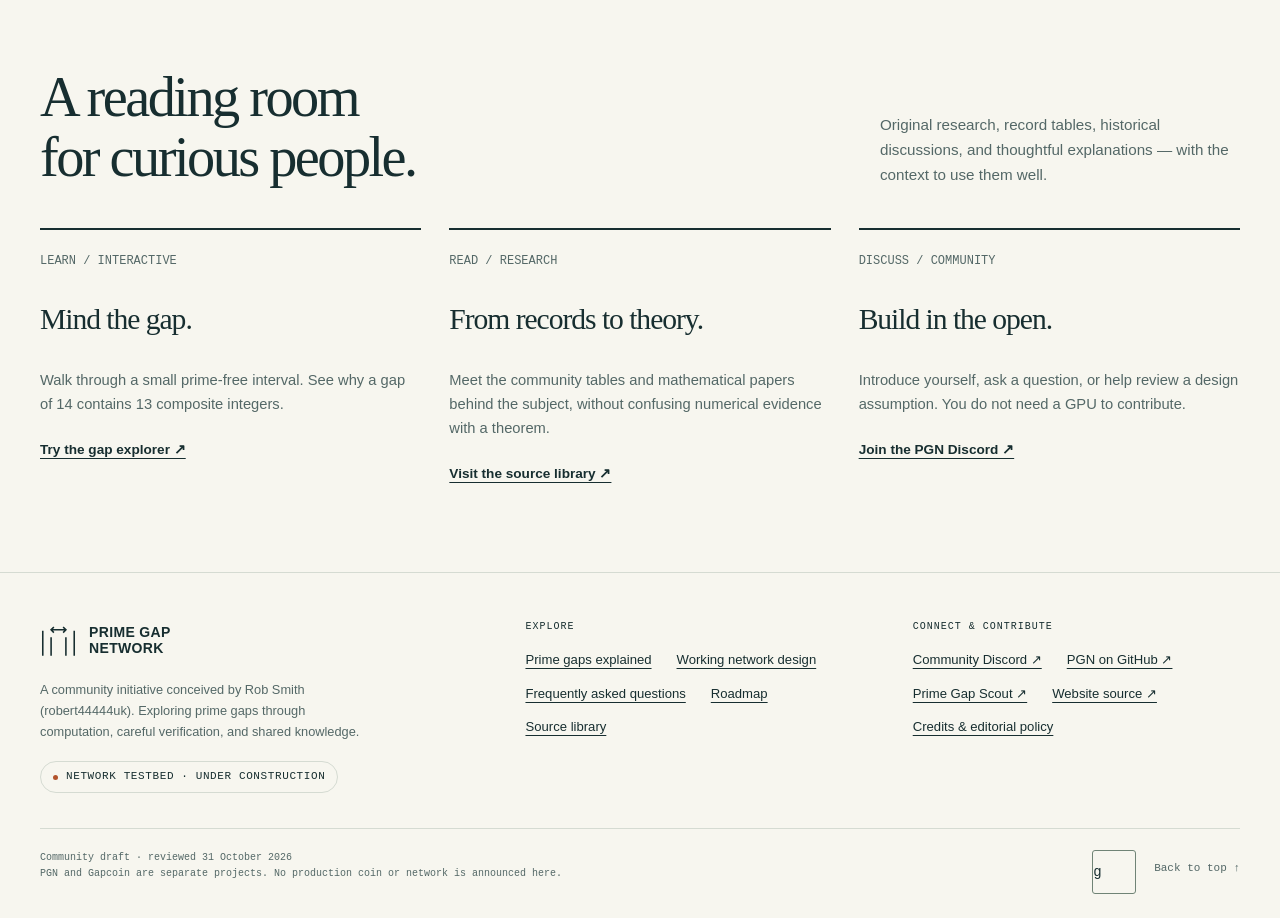
==== commit 1bfa637c: "Add playful science missions and an original cinematic study Add an exact sieve challenge, visual Sc" ====
--- a/index.html
+++ b/index.html
@@ -1,2 +1,2 @@
 <!doctype html>
-<html lang="en"><head><meta charset="utf-8"><meta name="viewport" content="width=device-width,initial-scale=1"><meta name="theme-color" content="#172e30"><title>Explore the space between primes · Prime Gap Network</title><meta name="description" content="A community guide to Prime Gap Network, prime-gap research, standalone Scout software, and the experimental PGN network."><link rel="canonical" href="https://wizz13150.github.io/prime-gap-network.github.io/"><meta property="og:type" content="website"><meta property="og:title" content="Explore the space between primes · Prime Gap Network"><meta property="og:description" content="A community guide to Prime Gap Network, prime-gap research, standalone Scout software, and the experimental PGN network."><meta property="og:url" content="https://wizz13150.github.io/prime-gap-network.github.io/"><link rel="icon" href="assets/favicon.svg" type="image/svg+xml"><link rel="stylesheet" href="assets/style.css"><script src="assets/site.js" defer></script></head><body id="top"><a class="skip" href="#main">Skip to content</a><header class="header"><div class="nav-shell wrap"><a class="brand" href="./" aria-label="Prime Gap Network home"><svg aria-hidden="true" viewBox="0 0 40 40" fill="none" stroke="currentColor" stroke-width="1.7"><path d="M3 10v27M12 17v20M28 17v20M37 10v27M12 9h16M15 6l-3 3 3 3M25 6l3 3-3 3"/></svg><span>PRIME GAP<br>NETWORK</span></a><button class="menu" type="button" aria-controls="navigation" aria-expanded="false">Menu</button><nav class="nav" id="navigation" aria-label="Main navigation"><a href="learn.html">The science</a><a href="network.html">The network</a><a href="software.html">Software</a><a href="resources.html">Library</a><a href="about.html">About</a><a href="participate.html" class="nav-join">Get involved</a></nav></div></header><main id="main"><div class="wrap"><section class="hero"><div><p class="eyebrow">Open questions. Shared exploration.</p><h1>There’s more<br>between<br><em>the primes.</em></h1><p class="lead">Prime Gap Network is a community initiative exploring the spaces between consecutive prime numbers — and how to search them together.</p><div class="actions"><a class="button" href="learn.html">Start with the science <span class="arrow" aria-hidden="true">↗</span></a><a href="participate.html">Find your way in →</a></div><p class="hero-note">CONCEIVED BY ROB SMITH · robert44444uk<br>COMMUNITY WEBSITE / FIRST PUBLIC DRAFT</p></div><figure class="figure"><div class="figure-head"><span>Field note 001 / a prime gap</span><span>89 → 149</span></div><svg viewBox="0 0 440 270" role="img" aria-labelledby="chart-title chart-desc"><title id="chart-title">The gap from 113 to 127</title><desc id="chart-desc">Actual gap lengths for consecutive primes from 89 to 149. The highlighted gap between 113 and 127 has length fourteen.</desc><g stroke="#becfba" stroke-width=".6"><path d="M20 42h400M20 77h400M20 112h400M20 150h400"/></g><rect x="25" y="72" width="19" height="40" fill="#a3bba0"/><rect x="60" y="92" width="19" height="20" fill="#a3bba0"/><rect x="95" y="102" width="19" height="10" fill="#a3bba0"/><rect x="130" y="92" width="19" height="20" fill="#a3bba0"/><rect x="165" y="102" width="19" height="10" fill="#a3bba0"/><rect x="200" y="92" width="19" height="20" fill="#a3bba0"/><rect x="235" y="42" width="19" height="70" fill="#245747"/><rect x="270" y="92" width="19" height="20" fill="#a3bba0"/><rect x="305" y="82" width="19" height="30" fill="#a3bba0"/><rect x="340" y="102" width="19" height="10" fill="#a3bba0"/><rect x="375" y="62" width="19" height="50" fill="#a3bba0"/><text x="409" y="43" fill="#546867" font-size="10" font-family="monospace">14</text><text x="409" y="115" fill="#546867" font-size="10" font-family="monospace">0</text><path d="M30 150v25" stroke="#6b8977" stroke-width="1.5"/><path d="M78 150v25" stroke="#6b8977" stroke-width="1.5"/><path d="M102 150v25" stroke="#6b8977" stroke-width="1.5"/><path d="M114 150v25" stroke="#6b8977" stroke-width="1.5"/><path d="M138 150v25" stroke="#6b8977" stroke-width="1.5"/><path d="M150 150v25" stroke="#6b8977" stroke-width="1.5"/><path d="M174 150v45" stroke="#245747" stroke-width="3"/><path d="M258 150v45" stroke="#245747" stroke-width="3"/><path d="M282 150v25" stroke="#6b8977" stroke-width="1.5"/><path d="M318 150v25" stroke="#6b8977" stroke-width="1.5"/><path d="M330 150v25" stroke="#6b8977" stroke-width="1.5"/><path d="M390 150v25" stroke="#6b8977" stroke-width="1.5"/><path d="M174 207v12h84v-12" stroke="#245747" fill="none"/><text x="174" y="245" fill="#245747" font-size="14" font-family="monospace" text-anchor="middle">113</text><text x="258" y="245" fill="#245747" font-size="14" font-family="monospace" text-anchor="middle">127</text><text x="30" y="191" fill="#546867" font-size="10" font-family="monospace">89</text><text x="390" y="191" fill="#546867" font-size="10" font-family="monospace" text-anchor="middle">149</text><text x="216" y="240" fill="#245747" font-size="11" font-family="monospace" text-anchor="middle">+14</text></svg><div class="figure-stat"><span class="figure-number">14<span class="figure-denominator"> / ln(113)</span></span><p>MERIT<br>≈ 2.961</p></div><figcaption>13 composite integers. Two consecutive primes.<br>A small, exact example of a much larger question.</figcaption></figure></section><div class="status-strip"><div class="status-item"><span class="status-label">The network</span><p><strong>Testbed under construction.</strong><br>Horizon and the PGN core are experimental.</p></div><div class="status-item"><span class="status-label">The standalone tool</span><p><strong>Prime Gap Scout.</strong><br>A separate CUDA searcher for 67–95-bit ranges.</p></div><div class="status-item"><span class="status-label">The invitation</span><p><strong>Help shape what comes next.</strong><br>Research, review, documentation, and discussion.</p></div></div><section class="section"><div class="section-top"><h2>A simple question.<br>A deep landscape.</h2><p>Primes never run out. Their spacing keeps changing. Finding and verifying unusual gaps turns that irregularity into data we can study.</p></div><div class="grid3"><article class="story"><span class="num">01 / UNDERSTAND</span><h3>What is a prime gap?</h3><p>Take two consecutive primes. Subtract the smaller from the larger. Then ask what makes that distance unusual for its location.</p><a class="text-link" href="learn.html">Explore the idea <span aria-hidden="true">↗</span></a></article><article class="story"><span class="num">02 / COORDINATE</span><h3>Search with a record.</h3><p>The PGN working design connects assigned search tickets, committed reports, and audits. Accepted work must earn its verification.</p><a class="text-link" href="network.html">Read the working design <span aria-hidden="true">↗</span></a></article><article class="story"><span class="num">03 / CONTRIBUTE</span><h3>More than compute.</h3><p>Clear guides, independent checks, useful bug reports, and thoughtful questions all help a research community become more reliable.</p><a class="text-link" href="participate.html">Choose a contribution <span aria-hidden="true">↗</span></a></article></div></section></div><section class="dark"><div class="wrap split"><div><p class="eyebrow">Computation meets number theory</p><h2>The interesting part<br>is the evidence.</h2></div><div><p>A large gap is a finding. A first occurrence is a stronger claim. Proving that distinction requires trustworthy endpoints, a prime-free interior, and the right search coverage.</p><p>We keep candidates, proved gaps, and verified coverage distinct — and link back to the people and sources doing the work.</p><a class="button" href="learn.html#evidence">Learn what verification means <span class="arrow" aria-hidden="true">↗</span></a></div></div></section><div class="wrap"><section class="section"><div class="section-top"><h2>Two paths.<br>Different responsibilities.</h2><p>Use the standalone tool today, or help develop the proposed network. They are separate projects with separate workflows.</p></div><div class="grid2"><article class="software-panel"><span class="tag">Standalone software</span><h3>Prime Gap Scout</h3><p>NVIDIA CUDA search software with resumable local work and reports. Its optimized arithmetic engines cover 67–95-bit ranges. No wallet or blockchain connection is needed.</p><a class="button" href="software.html#scout">Explore Scout <span class="arrow" aria-hidden="true">↗</span></a></article><article class="story"><span class="tag">Experimental network</span><h3>PGN / Horizon</h3><p>A testbed for coordinated work, audits, durable pending states, and reward-epoch design. Consensus and economic rules are still being designed and tested.</p><p>There is no production launch, live coin, or production explorer to join from this website.</p><a class="text-link" href="network.html">Understand the testbed <span aria-hidden="true">↗</span></a></article></div></section><section class="section"><div class="section-top"><h2>A reading room<br>for curious people.</h2><p>Original research, record tables, historical discussions, and thoughtful explanations — with the context to use them well.</p></div><div class="grid3"><article class="story"><span class="num">LEARN / INTERACTIVE</span><h3>Mind the gap.</h3><p>Walk through a small prime-free interval. See why a gap of 14 contains 13 composite integers.</p><a class="text-link" href="learn.html#explorer">Try the gap explorer ↗</a></article><article class="story"><span class="num">READ / RESEARCH</span><h3>From records to theory.</h3><p>Meet the community tables and mathematical papers behind the subject, without confusing numerical evidence with a theorem.</p><a class="text-link" href="resources.html">Visit the source library ↗</a></article><article class="story"><span class="num">DISCUSS / COMMUNITY</span><h3>Build in the open.</h3><p>Introduce yourself, ask a question, or help review a design assumption. You do not need a GPU to contribute.</p><a class="text-link" href="https://discord.gg/qZ2DerDMXQ">Join the PGN Discord ↗</a></article></div></section></div></main><footer class="footer"><div class="wrap"><div class="footer-grid"><div><a class="brand" href="./" aria-label="Prime Gap Network home"><svg aria-hidden="true" viewBox="0 0 40 40" fill="none" stroke="currentColor" stroke-width="1.7"><path d="M3 10v27M12 17v20M28 17v20M37 10v27M12 9h16M15 6l-3 3 3 3M25 6l3 3-3 3"/></svg><span>PRIME GAP<br>NETWORK</span></a><p>A community initiative conceived by Rob Smith (robert44444uk). Exploring prime gaps through computation, careful verification, and shared knowledge.</p><span class="pill">Network testbed · under construction</span></div><div><div class="footer-title">Explore</div><div class="footer-links"><a href="learn.html">Prime gaps explained</a><a href="network.html">Working network design</a><a href="participate.html#faq">Frequently asked questions</a><a href="about.html#roadmap">Roadmap</a><a href="resources.html">Source library</a></div></div><div><div class="footer-title">Connect & contribute</div><div class="footer-links"><a href="https://discord.gg/qZ2DerDMXQ">Community Discord ↗</a><a href="https://github.com/wizz13150/prime-gap-network">PGN on GitHub ↗</a><a href="https://github.com/wizz13150/prime-gap-scout">Prime Gap Scout ↗</a><a href="https://github.com/wizz13150/prime-gap-network.github.io">Website source ↗</a><a href="about.html#credits">Credits & editorial policy</a></div></div></div><div class="footer-bottom"><span>Community draft · reviewed 31 October 2026<br>PGN and Gapcoin are separate projects. No production coin or network is announced here.</span><a class="back-top" href="#top">Back to top ↑</a></div></div></footer></body></html>+<html lang="en"><head><meta charset="utf-8"><meta name="viewport" content="width=device-width,initial-scale=1"><meta name="theme-color" content="#172e30"><title>Explore the space between primes · Prime Gap Network</title><meta name="description" content="A community guide to Prime Gap Network, prime-gap research, standalone Scout software, and the experimental PGN network."><link rel="canonical" href="https://wizz13150.github.io/prime-gap-network.github.io/"><meta property="og:type" content="website"><meta property="og:title" content="Explore the space between primes · Prime Gap Network"><meta property="og:description" content="A community guide to Prime Gap Network, prime-gap research, standalone Scout software, and the experimental PGN network."><meta property="og:url" content="https://wizz13150.github.io/prime-gap-network.github.io/"><link rel="icon" href="assets/favicon.svg" type="image/svg+xml"><link rel="stylesheet" href="assets/style.css"><script src="assets/site.js" defer></script></head><body id="top"><a class="skip" href="#main">Skip to content</a><header class="header"><div class="nav-shell wrap"><a class="brand" href="./" aria-label="Prime Gap Network home"><svg aria-hidden="true" viewBox="0 0 40 40" fill="none" stroke="currentColor" stroke-width="1.7"><path d="M3 10v27M12 17v20M28 17v20M37 10v27M12 9h16M15 6l-3 3 3 3M25 6l3 3-3 3"/></svg><span>PRIME GAP<br>NETWORK</span></a><button class="menu" type="button" aria-controls="navigation" aria-expanded="false">Menu</button><nav class="nav" id="navigation" aria-label="Main navigation"><a href="learn.html">The science</a><a href="network.html">The network</a><a href="software.html">Software</a><a href="resources.html">Library</a><a href="about.html">About</a><a href="participate.html" class="nav-join">Get involved</a></nav></div></header><main id="main" tabindex="-1"><div class="wrap"><section class="hero"><div><p class="eyebrow">Open questions. Shared exploration.</p><h1>There’s more<br>between<br><em>the primes.</em></h1><p class="lead">Prime Gap Network is a community initiative exploring the spaces between consecutive prime numbers — and how to search them together.</p><div class="actions"><a class="button" href="learn.html#sieve-lab">Play the prime lab <span class="arrow" aria-hidden="true">↗</span></a><a href="participate.html">Find your way in →</a></div><p class="hero-note">CONCEIVED BY ROB SMITH · robert44444uk<br>COMMUNITY WEBSITE / FIRST PUBLIC DRAFT</p></div><figure class="figure"><div class="figure-head"><span>Field note 001 / a prime gap</span><span>89 → 149</span></div><svg viewBox="0 0 440 270" role="img" aria-labelledby="chart-title chart-desc"><title id="chart-title">The gap from 113 to 127</title><desc id="chart-desc">Actual gap lengths for consecutive primes from 89 to 149. The highlighted gap between 113 and 127 has length fourteen.</desc><g stroke="#becfba" stroke-width=".6"><path d="M20 42h400M20 77h400M20 112h400M20 150h400"/></g><rect x="25" y="72" width="19" height="40" fill="#a3bba0"/><rect x="60" y="92" width="19" height="20" fill="#a3bba0"/><rect x="95" y="102" width="19" height="10" fill="#a3bba0"/><rect x="130" y="92" width="19" height="20" fill="#a3bba0"/><rect x="165" y="102" width="19" height="10" fill="#a3bba0"/><rect x="200" y="92" width="19" height="20" fill="#a3bba0"/><rect x="235" y="42" width="19" height="70" fill="#245747"/><rect x="270" y="92" width="19" height="20" fill="#a3bba0"/><rect x="305" y="82" width="19" height="30" fill="#a3bba0"/><rect x="340" y="102" width="19" height="10" fill="#a3bba0"/><rect x="375" y="62" width="19" height="50" fill="#a3bba0"/><text x="409" y="43" fill="#546867" font-size="10" font-family="monospace">14</text><text x="409" y="115" fill="#546867" font-size="10" font-family="monospace">0</text><path d="M30 150v25" stroke="#6b8977" stroke-width="1.5"/><path d="M78 150v25" stroke="#6b8977" stroke-width="1.5"/><path d="M102 150v25" stroke="#6b8977" stroke-width="1.5"/><path d="M114 150v25" stroke="#6b8977" stroke-width="1.5"/><path d="M138 150v25" stroke="#6b8977" stroke-width="1.5"/><path d="M150 150v25" stroke="#6b8977" stroke-width="1.5"/><path d="M174 150v45" stroke="#245747" stroke-width="3"/><path d="M258 150v45" stroke="#245747" stroke-width="3"/><path d="M282 150v25" stroke="#6b8977" stroke-width="1.5"/><path d="M318 150v25" stroke="#6b8977" stroke-width="1.5"/><path d="M330 150v25" stroke="#6b8977" stroke-width="1.5"/><path d="M390 150v25" stroke="#6b8977" stroke-width="1.5"/><path d="M174 207v12h84v-12" stroke="#245747" fill="none"/><text x="174" y="245" fill="#245747" font-size="14" font-family="monospace" text-anchor="middle">113</text><text x="258" y="245" fill="#245747" font-size="14" font-family="monospace" text-anchor="middle">127</text><text x="30" y="191" fill="#546867" font-size="10" font-family="monospace">89</text><text x="390" y="191" fill="#546867" font-size="10" font-family="monospace" text-anchor="middle">149</text><text x="216" y="240" fill="#245747" font-size="11" font-family="monospace" text-anchor="middle">+14</text></svg><div class="figure-stat"><span class="figure-number">14<span class="figure-denominator"> / ln(113)</span></span><p>MERIT<br>≈ 2.961</p></div><figcaption>13 composite integers. Two consecutive primes.<br>A small, exact example of a much larger question.</figcaption></figure></section><div class="status-strip"><div class="status-item"><span class="status-label">The network</span><p><strong>Testbed under construction.</strong><br>Horizon and the PGN core are experimental.</p></div><div class="status-item"><span class="status-label">The standalone tool</span><p><strong>Prime Gap Scout.</strong><br>A separate CUDA searcher for 67–95-bit ranges.</p></div><div class="status-item"><span class="status-label">The invitation</span><p><strong>Help shape what comes next.</strong><br>Research, review, documentation, and discussion.</p></div></div><section class="section lab-preview" id="first-mission"><div><p class="eyebrow">A two-minute science mission</p><h2>Clear the composites.<br>Reveal the primes.</h2><p class="lead">Your first mission needs curiosity, not a graphics card. Play with a sieve, then spot the biggest gap left on the board.</p><a class="button" href="learn.html#sieve-lab">Play the prime lab <span aria-hidden="true">↗</span></a><p class="small muted mission-caption">Exact small-number puzzle · no mining, account, or rewards.</p></div><figure class="map-preview"><div class="figure-head">MISSION 001 / A SMALL SIEVE</div><div class="map-grid"><span class="map-cell map-prime" aria-label="2, prime">2</span><span class="map-cell map-prime" aria-label="3, prime">3</span><span class="map-cell map-composite" aria-label="4, composite">4</span><span class="map-cell map-prime" aria-label="5, prime">5</span><span class="map-cell map-composite" aria-label="6, composite">6</span><span class="map-cell map-prime" aria-label="7, prime">7</span><span class="map-cell map-composite" aria-label="8, composite">8</span><span class="map-cell map-composite" aria-label="9, composite">9</span><span class="map-cell map-composite" aria-label="10, composite">10</span><span class="map-cell map-prime" aria-label="11, prime">11</span><span class="map-cell map-composite" aria-label="12, composite">12</span><span class="map-cell map-prime" aria-label="13, prime">13</span><span class="map-cell map-composite" aria-label="14, composite">14</span><span class="map-cell map-composite" aria-label="15, composite">15</span><span class="map-cell map-composite" aria-label="16, composite">16</span><span class="map-cell map-prime" aria-label="17, prime">17</span><span class="map-cell map-composite" aria-label="18, composite">18</span><span class="map-cell map-prime" aria-label="19, prime">19</span><span class="map-cell map-composite" aria-label="20, composite">20</span><span class="map-cell map-composite" aria-label="21, composite">21</span><span class="map-cell map-composite" aria-label="22, composite">22</span><span class="map-cell map-prime" aria-label="23, prime">23</span><span class="map-cell map-composite" aria-label="24, composite">24</span><span class="map-cell map-composite" aria-label="25, composite">25</span><span class="map-cell map-composite" aria-label="26, composite">26</span><span class="map-cell map-composite" aria-label="27, composite">27</span><span class="map-cell map-composite" aria-label="28, composite">28</span><span class="map-cell map-prime" aria-label="29, prime">29</span><span class="map-cell map-composite" aria-label="30, composite">30</span><span class="map-cell map-prime" aria-label="31, prime">31</span></div><figcaption>Cross out the composites. The primes survive.<br>Then measure the spaces between them.</figcaption></figure></section><section class="section"><div class="section-top"><h2>A simple question.<br>A deep landscape.</h2><p>Primes never run out. Their spacing keeps changing. Finding and verifying unusual gaps turns that irregularity into data we can study.</p></div><div class="grid3"><article class="story"><span class="num">01 / UNDERSTAND</span><h3>What is a prime gap?</h3><p>Take two consecutive primes. Subtract the smaller from the larger. Then ask what makes that distance unusual for its location.</p><a class="text-link" href="learn.html">Explore the idea <span aria-hidden="true">↗</span></a></article><article class="story"><span class="num">02 / COORDINATE</span><h3>Search with a record.</h3><p>The PGN working design connects assigned search tickets, committed reports, and audits. Accepted work must earn its verification.</p><a class="text-link" href="network.html">Read the working design <span aria-hidden="true">↗</span></a></article><article class="story"><span class="num">03 / CONTRIBUTE</span><h3>More than compute.</h3><p>Clear guides, independent checks, useful bug reports, and thoughtful questions all help a research community become more reliable.</p><a class="text-link" href="participate.html">Choose a contribution <span aria-hidden="true">↗</span></a></article></div></section></div><section class="dark"><div class="wrap split"><div><p class="eyebrow">Computation meets number theory</p><h2>The interesting part<br>is the evidence.</h2></div><div><p>A large gap is a finding. A first occurrence is a stronger claim. Proving that distinction requires trustworthy endpoints, a prime-free interior, and the right search coverage.</p><p>We keep candidates, proved gaps, and verified coverage distinct — and link back to the people and sources doing the work.</p><a class="button" href="learn.html#evidence">Learn what verification means <span class="arrow" aria-hidden="true">↗</span></a></div></div></section><div class="wrap"><section class="section"><div class="section-top"><h2>Two paths.<br>Different responsibilities.</h2><p>Use the standalone tool today, or help develop the proposed network. They are separate projects with separate workflows.</p></div><div class="grid2"><article class="software-panel"><span class="tag">Standalone software</span><h3>Prime Gap Scout</h3><p>NVIDIA CUDA search software with resumable local work and reports. Its optimized arithmetic engines cover 67–95-bit ranges. No wallet or blockchain connection is needed.</p><a class="button" href="software.html#scout">Explore Scout <span class="arrow" aria-hidden="true">↗</span></a></article><article class="story"><span class="tag">Experimental network</span><h3>PGN / Horizon</h3><p>A testbed for coordinated work, audits, durable pending states, and reward-epoch design. Consensus and economic rules are still being designed and tested.</p><p>There is no production launch, live coin, or production explorer to join from this website.</p><a class="text-link" href="network.html">Understand the testbed <span aria-hidden="true">↗</span></a></article></div></section><section class="section"><div class="section-top"><h2>A reading room<br>for curious people.</h2><p>Original research, record tables, historical discussions, and thoughtful explanations — with the context to use them well.</p></div><div class="grid3"><article class="story"><span class="num">LEARN / INTERACTIVE</span><h3>Mind the gap.</h3><p>Walk through a small prime-free interval. See why a gap of 14 contains 13 composite integers.</p><a class="text-link" href="learn.html#explorer">Try the gap explorer ↗</a></article><article class="story"><span class="num">READ / RESEARCH</span><h3>From records to theory.</h3><p>Meet the community tables and mathematical papers behind the subject, without confusing numerical evidence with a theorem.</p><a class="text-link" href="resources.html">Visit the source library ↗</a></article><article class="story"><span class="num">DISCUSS / COMMUNITY</span><h3>Build in the open.</h3><p>Introduce yourself, ask a question, or help review a design assumption. You do not need a GPU to contribute.</p><a class="text-link" href="https://discord.gg/qZ2DerDMXQ">Join the PGN Discord ↗</a></article></div></section></div></main><footer class="footer"><div class="wrap"><div class="footer-grid"><div><a class="brand" href="./" aria-label="Prime Gap Network home"><svg aria-hidden="true" viewBox="0 0 40 40" fill="none" stroke="currentColor" stroke-width="1.7"><path d="M3 10v27M12 17v20M28 17v20M37 10v27M12 9h16M15 6l-3 3 3 3M25 6l3 3-3 3"/></svg><span>PRIME GAP<br>NETWORK</span></a><p>A community initiative conceived by Rob Smith (robert44444uk). Exploring prime gaps through computation, careful verification, and shared knowledge.</p><span class="pill">Network testbed · under construction</span></div><div><div class="footer-title">Explore</div><div class="footer-links"><a href="learn.html">Prime gaps explained</a><a href="network.html">Working network design</a><a href="participate.html#faq">Frequently asked questions</a><a href="about.html#roadmap">Roadmap</a><a href="resources.html">Source library</a></div></div><div><div class="footer-title">Connect & contribute</div><div class="footer-links"><a href="https://discord.gg/qZ2DerDMXQ">Community Discord ↗</a><a href="https://github.com/wizz13150/prime-gap-network">PGN on GitHub ↗</a><a href="https://github.com/wizz13150/prime-gap-scout">Prime Gap Scout ↗</a><a href="https://github.com/wizz13150/prime-gap-network.github.io">Website source ↗</a><a href="about.html#credits">Credits & editorial policy</a></div></div></div><div class="footer-bottom"><span>Community draft · reviewed 31 October 2026<br>PGN and Gapcoin are separate projects. No production coin or network is announced here.</span><div class="footer-actions"><details class="literary-egg" id="literary-detour"><summary title="A short literary note"><span aria-hidden="true">g</span><span class="sr-only">A short literary note</span></summary><div class="egg-note"><svg class="egg-vignette" viewBox="0 0 240 68" aria-hidden="true" fill="none" stroke="currentColor" stroke-width="1.5"><path d="m136 31 27-12 27 12v25l-27 11-27-11zM136 31l27 12 27-12M163 43v24M176 17l5-6 7 1 4-4M188 12l2 7M39 16h34v36H39zM91 15v8M87 19h8M213 35v8M209 39h8"/><text x="56" y="41" fill="currentColor" stroke="none" font-family="Georgia,serif" font-size="25" text-anchor="middle">g</text></svg><p class="egg-kicker">One small key. A very long wait.</p><p>R. A. Lafferty’s <cite>Been A Long, Long Time</cite> turns random typing into a cosmic waiting game, with an unforgiving final check.</p><p>A fictional wink at patience and verification, separate from PGN’s mathematical evidence.</p><p class="egg-note-status">A short literary note. The complete story is not included on this page.</p><a class="visual-study-link" href="interlude.html">Explore the visual study →</a><span class="egg-attribution">Fiction by R. A. Lafferty</span></div></details><a class="back-top" href="#top">Back to top ↑</a></div></div></div></footer></body></html>
--- a/assets/style.css
+++ b/assets/style.css
@@ -8,3 +8,26 @@
 @media(prefers-reduced-motion:reduce){html{scroll-behavior:auto}*{animation:none!important;transition:none!important}}
 
 .figure-denominator{font:clamp(19px,2vw,26px)/1.2 var(--serif);letter-spacing:-.02em;white-space:nowrap}.figure-number{display:flex;align-items:baseline;gap:7px}body{overflow-wrap:break-word}.hero>*,.split>*,.grid2>*,.grid3>*{min-width:0}
+
+/* Exact teaching missions: interaction follows the scientific narrative. */
+.menu,.quiet-button,.filters button,.sieve-passes button,.challenge-answers button{min-height:44px}.contents a{display:inline-flex;align-items:center;min-height:32px}.integer{color:var(--muted)}.integer:after{font-size:9px}button:disabled,select:disabled,input:disabled{cursor:default;opacity:.65}.lab-preview{display:grid;grid-template-columns:1fr .9fr;gap:60px;align-items:center}.mission-caption{margin-top:18px}.map-preview{margin:0;padding:30px;background:var(--mint);border:1px solid #c9d8c8}.figure-head{font:10px/1.5 var(--mono);letter-spacing:.08em}.map-grid{display:grid;grid-template-columns:repeat(10,minmax(0,1fr));gap:6px;margin:23px 0}.map-cell{display:grid;place-items:center;min-height:40px;font:13px var(--mono);border:1px solid #8da992}.map-prime{background:var(--green);color:var(--white);border-color:var(--green);font-weight:700}.map-composite{color:var(--muted);text-decoration:line-through}.map-preview figcaption{font:11px/1.6 var(--mono);color:var(--muted)}.lab{max-width:960px;margin-inline:auto;background:var(--white);border:1px solid var(--line);padding:32px}.lab-top{display:flex;justify-content:space-between;gap:15px;align-items:center;margin-bottom:20px}.lab-top .tag{margin:0}.quiet-button{background:transparent;color:var(--ink);border:1px solid #85978a;padding:8px 13px;font-size:13px}.quiet-button:hover{background:var(--mint)}.sieve-passes,.challenge-answers{display:flex;flex-wrap:wrap;gap:10px}.sieve-passes button,.challenge-answers button{background:var(--paper);color:var(--ink);border:1px solid #85978a;padding:9px 16px;font-size:14px}.sieve-passes button[aria-pressed=true],.challenge-answers button[aria-pressed=true]{background:var(--green);color:var(--white);border-color:var(--green)}.sieve-board{display:grid;grid-template-columns:repeat(12,minmax(0,1fr));gap:6px;margin:28px 0}.sieve-cell{display:grid;place-items:center;min-height:44px;border:1px solid var(--line);font:15px var(--mono);color:var(--ink)}.sieve-cell.eliminated{color:var(--muted);background:#edf0e8;text-decoration:line-through}.sieve-cell.lab-prime{background:var(--mint);border:2px solid var(--green);font-weight:700}.lab-progress{display:flex;gap:20px;align-items:center}.lab-progress label{font:11px var(--mono)}progress{accent-color:var(--green);max-width:50%;height:12px}.lab-status{font:13px/1.6 var(--mono);margin:16px 0}.gap-challenge{border:0;border-top:1px solid var(--line);margin:25px 0 0;padding:20px 0 0;min-width:0}.gap-challenge legend{font-weight:700;font-size:15px;padding:0 0 14px;max-width:100%}.gap-challenge p{font-size:14px;margin:16px 0 0}.search-pipeline{display:grid;grid-template-columns:repeat(5,minmax(0,1fr));gap:22px;list-style:none;padding:0;counter-reset:pipeline}.search-pipeline li{border-top:2px solid var(--green);padding-top:20px;counter-increment:pipeline}.search-pipeline h3{font-size:16px}.search-pipeline p{font-size:14px;color:var(--muted)}.pipeline-symbol{display:block;font:17px/1.6 var(--mono);color:var(--green);margin-bottom:22px;white-space:nowrap}.session-map{background:var(--mint);border:1px solid #c6d6c5;padding:30px}.session-stages{display:grid;grid-template-columns:repeat(5,minmax(0,1fr));gap:12px}.session-stages button{display:flex;flex-direction:column;align-items:center;gap:8px;background:transparent;border:1px solid #829e8b;color:var(--green);padding:16px 8px;min-height:158px}.session-stages button[aria-pressed=true]{color:var(--white);background:var(--green);border-color:var(--green)}.session-stages svg{width:64px;height:64px}.session-stages span{font:10px var(--mono)}.session-stages strong{font-size:14px;line-height:1.35}.session-detail{padding:25px 0 0;margin-top:25px;border-top:1px solid #9bb49f;min-height:150px}.session-detail h3{font:1.7rem/1.2 var(--serif);letter-spacing:-.025em}.session-detail p{max-width:800px;font-size:.95rem}.range-example{display:grid;gap:8px;padding:23px;background:var(--mint);margin:25px 0}.range-example span{font:11px/1.5 var(--mono);color:var(--muted)}.range-example span:not(:first-child){margin-top:14px}.range-example code{font-size:14px;color:var(--ink)}.search-label{display:block;font:12px/1.5 var(--mono);margin-bottom:10px}.search-row{display:flex;align-items:center;gap:20px}.search-row input{min-width:0;flex:1}.search-row button{white-space:nowrap}.table-scroll:focus-visible{outline:3px solid var(--orange);outline-offset:4px}
+@media(max-width:1000px){.search-pipeline{grid-template-columns:repeat(3,minmax(0,1fr))}.lab-preview{gap:35px}.map-grid{grid-template-columns:repeat(6,minmax(0,1fr))}.session-stages{gap:7px}.session-stages button{min-height:145px}.session-stages strong{font-size:12px}}
+@media(max-width:820px){.lab-preview{grid-template-columns:1fr}.map-preview{max-width:600px}.map-grid{grid-template-columns:repeat(10,minmax(0,1fr))}.session-stages{grid-template-columns:repeat(3,minmax(0,1fr))}.session-detail{min-height:185px}.sieve-board{grid-template-columns:repeat(8,minmax(0,1fr))}.search-pipeline{grid-template-columns:repeat(2,minmax(0,1fr))}}
+@media(max-width:560px){.lab,.session-map{padding:22px 17px}.lab-top{align-items:flex-start}.lab-top .tag{font-size:9px;max-width:150px}.sieve-board{grid-template-columns:repeat(6,minmax(0,1fr));gap:5px}.sieve-passes{display:grid;grid-template-columns:1fr 1fr}.sieve-passes button{padding-inline:8px}.session-stages{grid-template-columns:repeat(2,minmax(0,1fr))}.session-stages button:last-child{grid-column:1/-1;min-height:110px;flex-direction:row;justify-content:center;gap:15px}.session-stages strong{font-size:14px}.session-detail{min-height:220px}.map-preview{padding:23px 18px}.map-grid{grid-template-columns:repeat(6,minmax(0,1fr))}.search-pipeline{grid-template-columns:1fr}.search-pipeline li{display:grid;grid-template-columns:1fr 1.5fr;gap:0 15px}.search-pipeline p{grid-column:2}.pipeline-symbol{grid-row:1/3;white-space:normal;font-size:15px}.search-row{display:block}.search-row button{margin-top:15px}.lab-progress{gap:12px}.contents a{min-height:36px}}
+
+.menu,.quiet-button,.filters button,.sieve-passes button,.challenge-answers button,select{border-color:#708476}.session-stages button{border-color:#617d68}
+
+.footer-actions{display:flex;align-items:flex-start;gap:18px}.footer-actions .back-top{padding-top:12px}.literary-egg{position:relative;padding:0;border:0}.literary-egg summary{display:grid;place-items:center;width:44px;height:44px;border:1px solid #708476;border-radius:3px;font:14px/1 var(--mono);color:var(--ink)}.literary-egg summary:after{content:none}.literary-egg[open] summary{background:var(--mint)}.egg-note{position:absolute;bottom:calc(100% + 12px);right:0;width:360px;max-width:calc(100vw - 44px);padding:20px;background:var(--white);border:1px solid #708476;box-shadow:0 8px 28px #172e3018;z-index:25}.footer .egg-note p{font:13px/1.6 var(--sans);margin:0 0 12px;max-width:none}.egg-note a{font:12px/1.6 var(--sans)}@media(max-width:560px){.footer-actions{margin-top:18px}.egg-note{right:auto;left:0}.footer-bottom .footer-actions a{margin-top:0}}
+
+.egg-vignette{display:block;width:100%;height:68px;color:var(--green);margin-bottom:12px}.footer .egg-note .egg-kicker{font:19px/1.25 var(--serif);color:var(--ink)}.egg-attribution{font:10px/1.5 var(--mono);color:var(--muted)}
+
+@media(max-width:360px){.page-head h1{font-size:2.65rem}.hero h1{font-size:3.2rem}.figure-stat{gap:12px}.figure-number{font-size:56px}.figure-denominator{font-size:18px}}
+
+@media(max-width:820px){.menu{display:none}.js .menu{display:block}}
+:where(button,a,input,select,summary,[tabindex]){scroll-margin-top:7rem;scroll-margin-bottom:2rem}
+
+.lab-top .quiet-button{white-space:nowrap;flex-shrink:0}
+
+.footer .egg-note .egg-note-status{border-top:1px solid var(--line);padding-top:12px;font-size:12px;color:var(--ink)}
+
+.egg-note .visual-study-link{display:block;padding:10px 12px;border:1px solid var(--green);background:var(--mint);color:var(--ink);font-size:12px;margin:10px 0 14px}.egg-attribution{display:block}
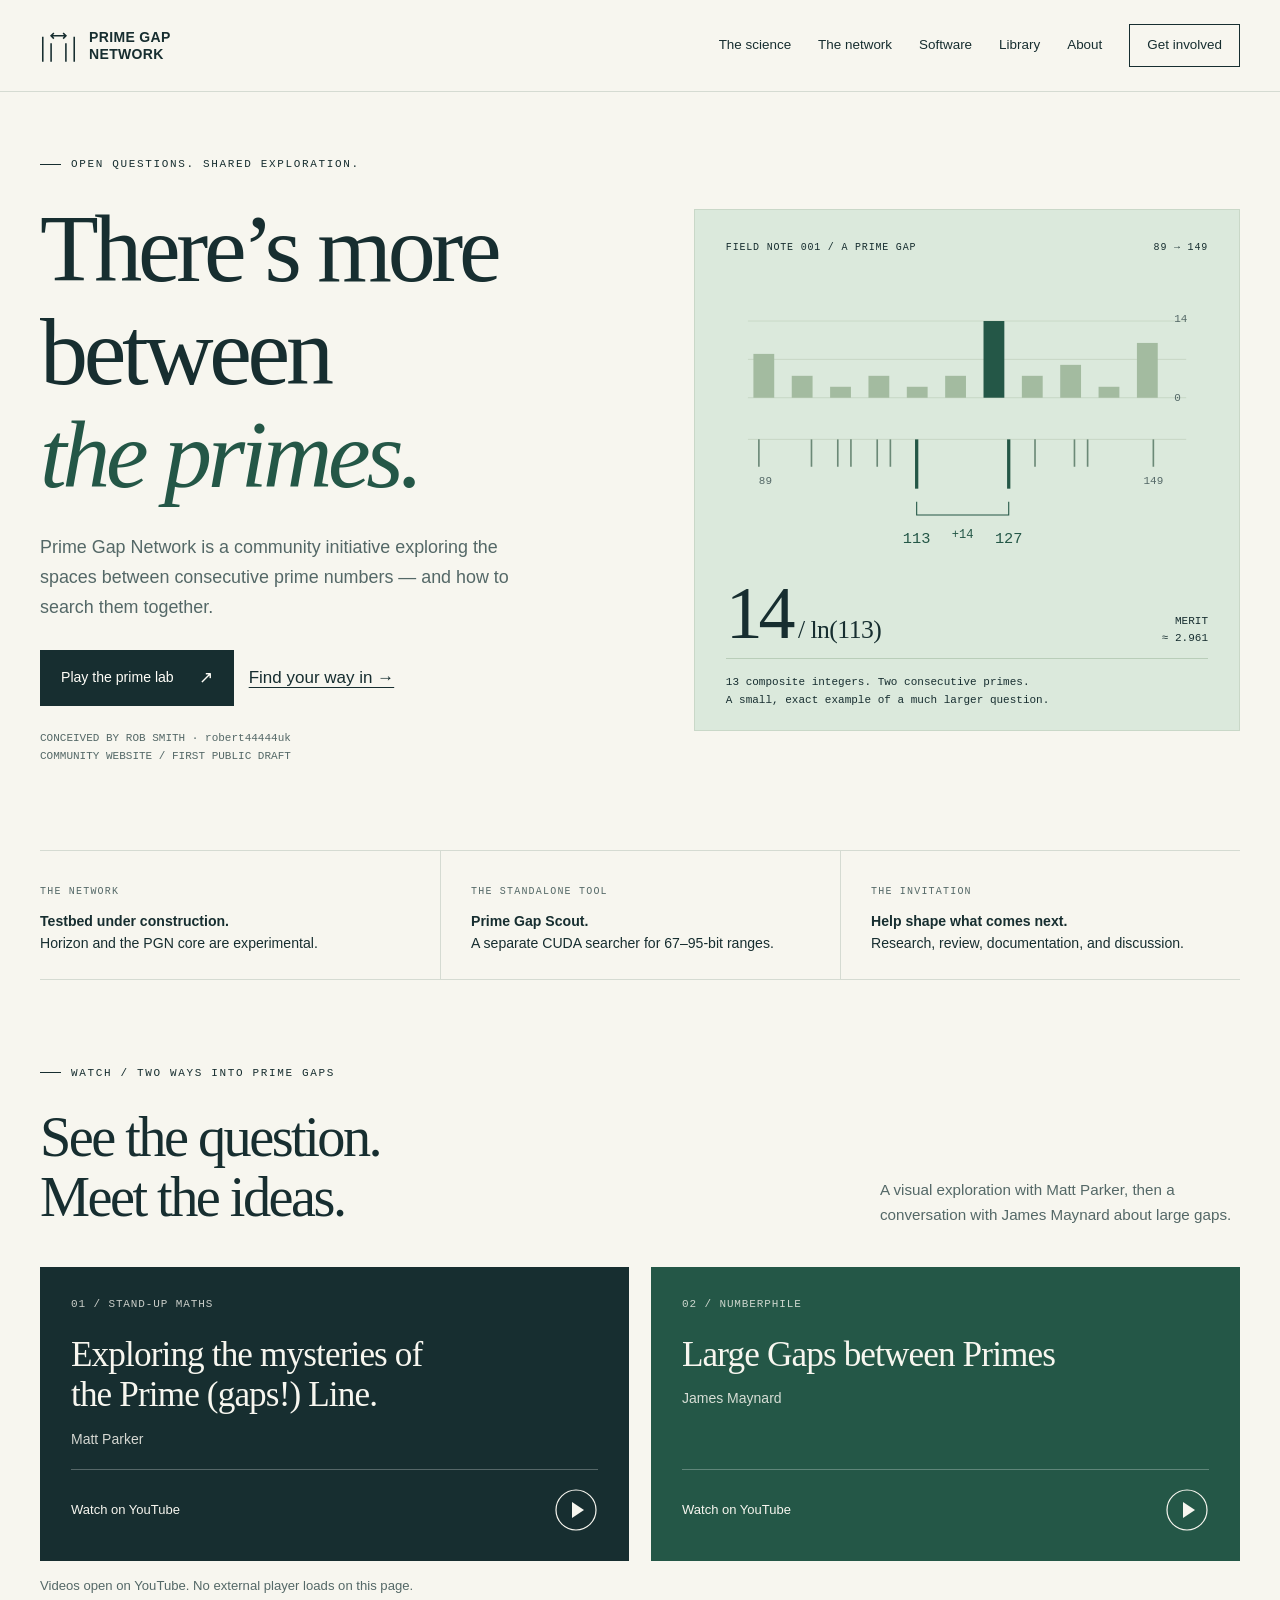
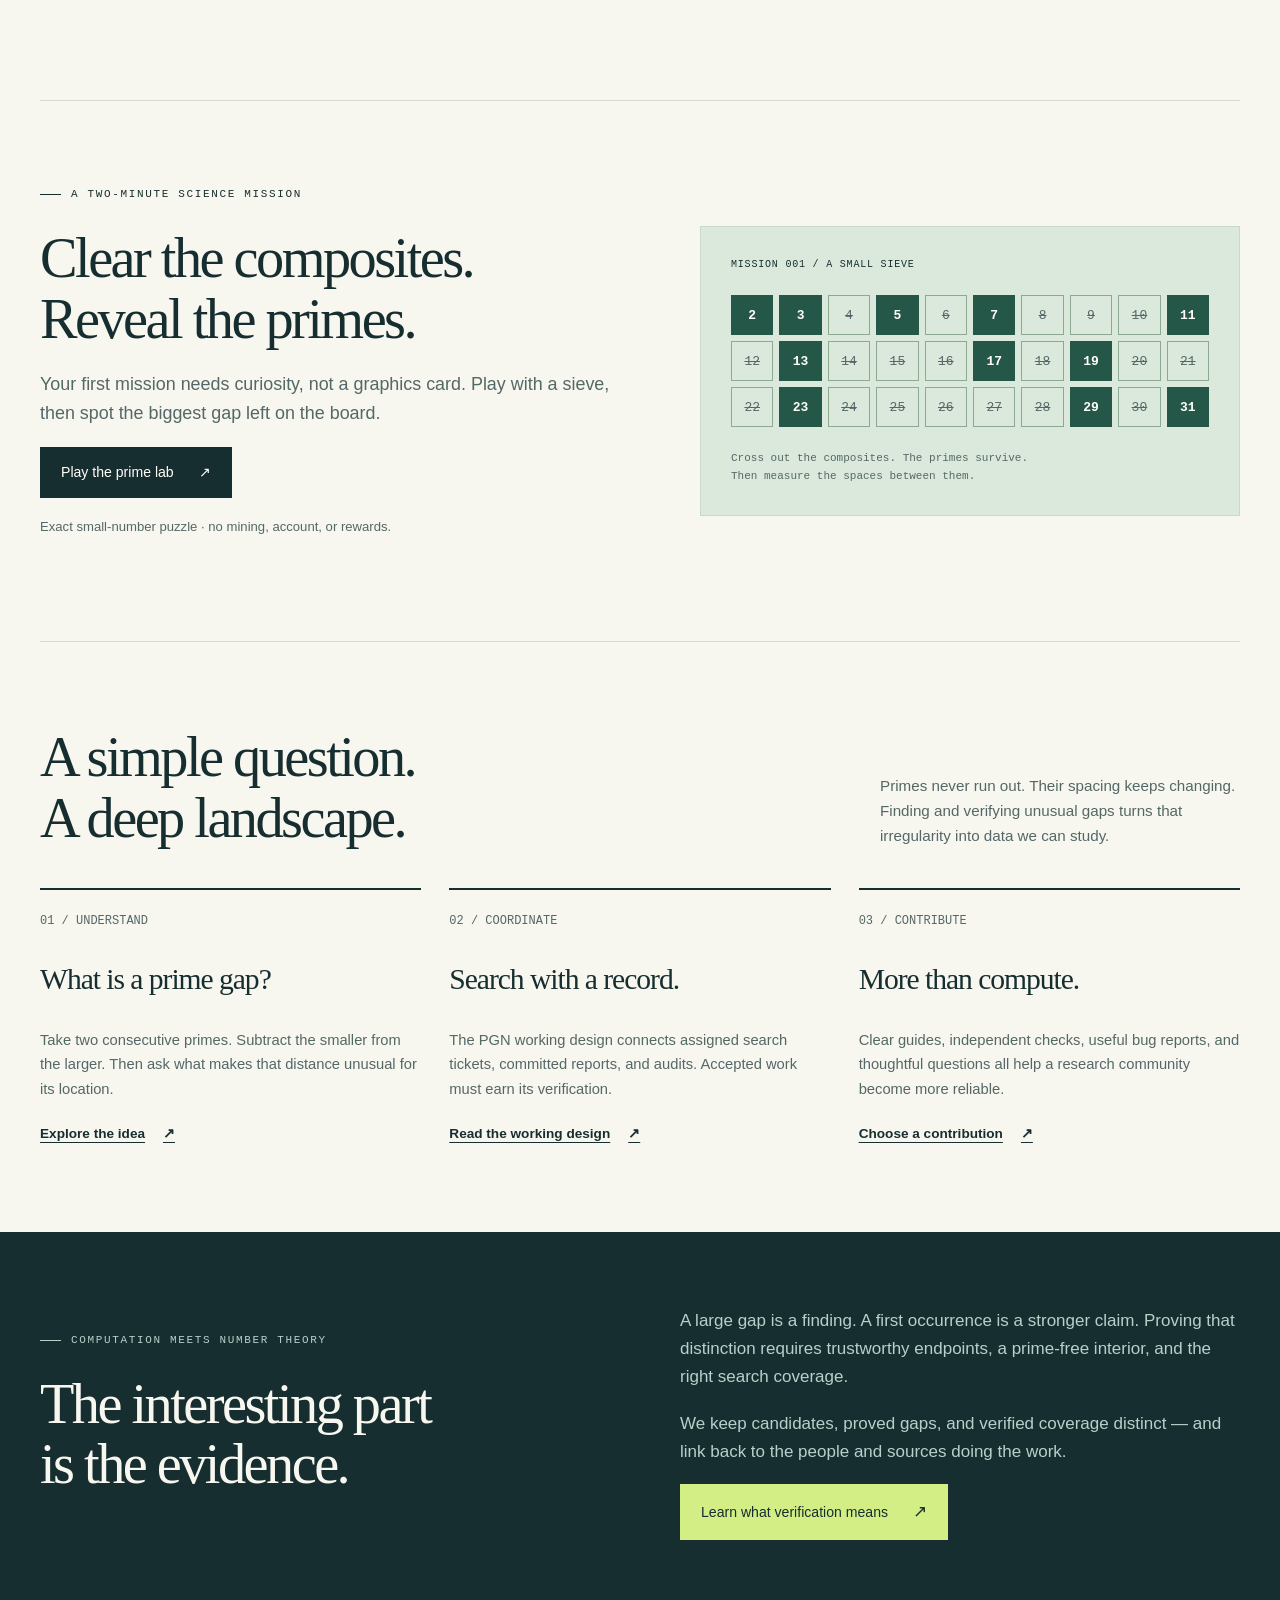
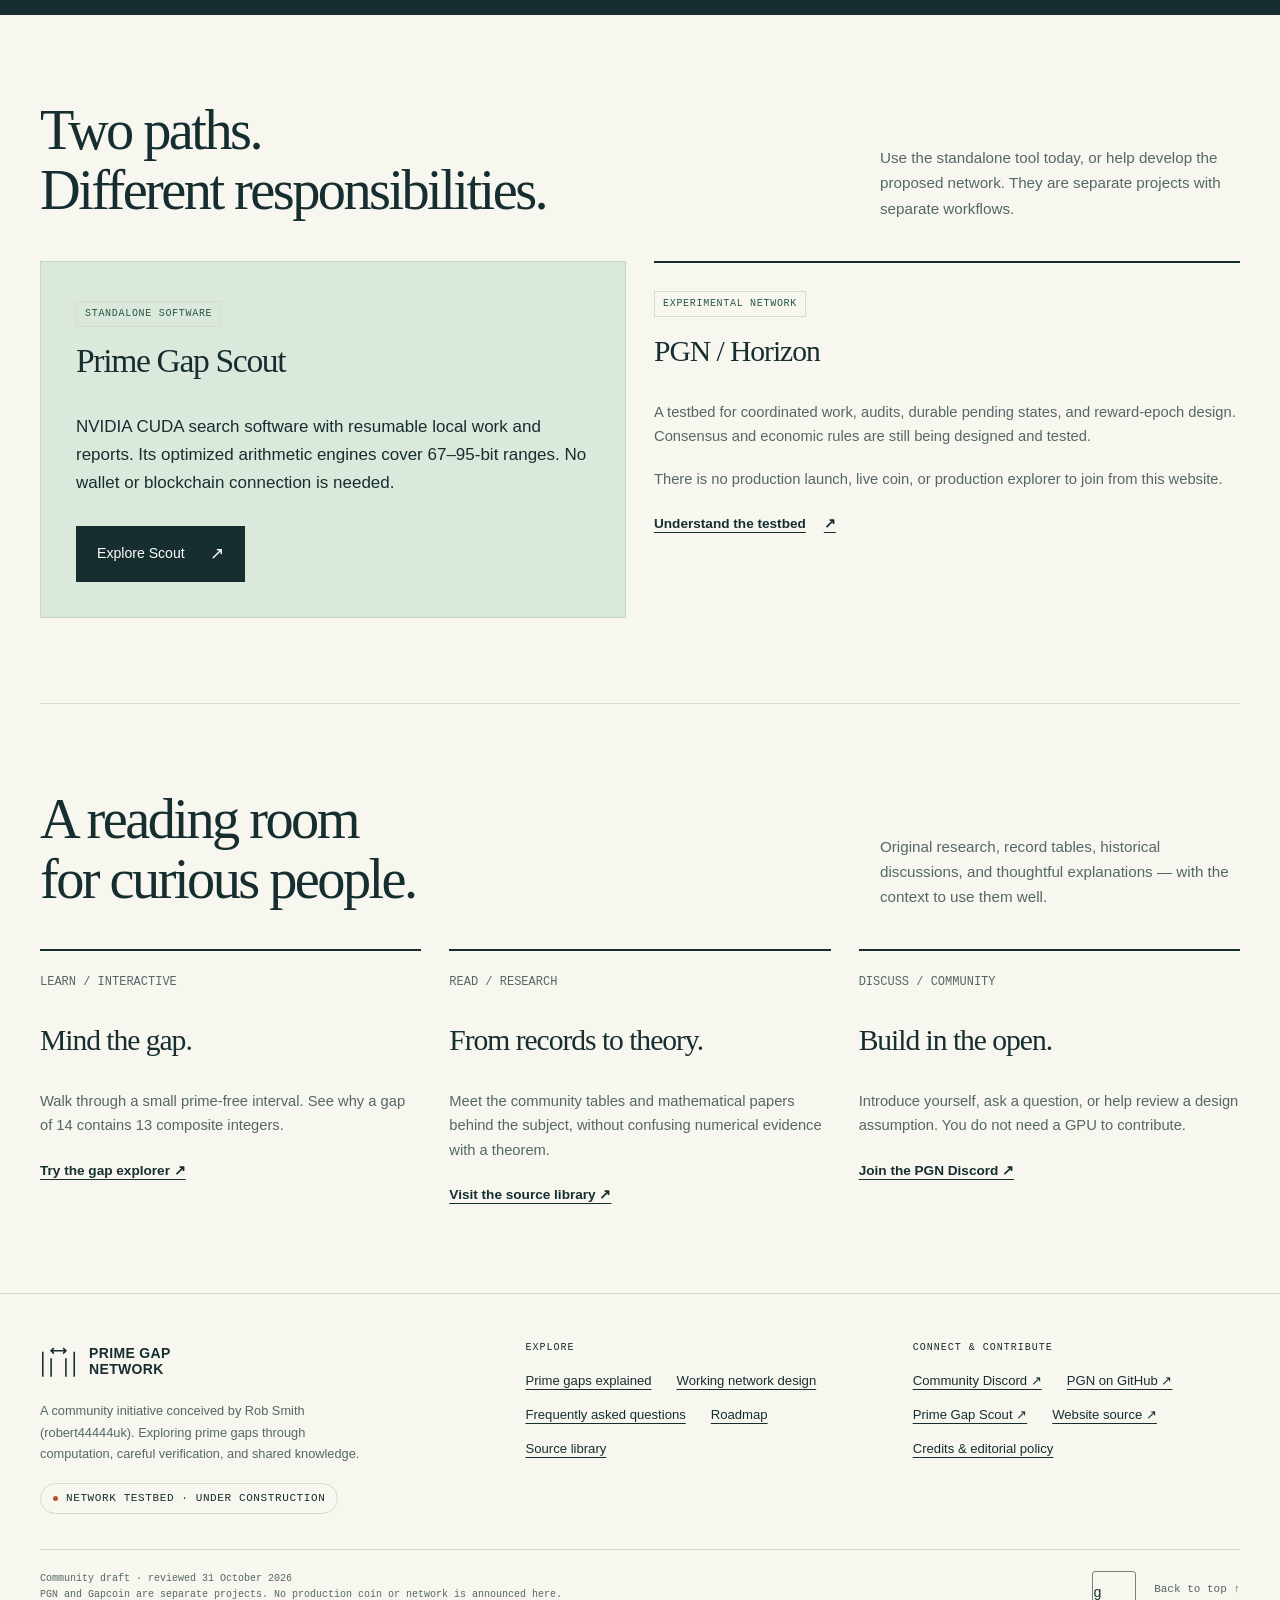
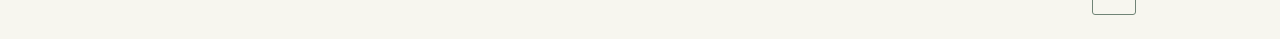
==== commit 281e4f6d: "Feature prime-gap videos and consolidate project credits" ====
--- a/index.html
+++ b/index.html
@@ -1,2 +1,2 @@
 <!doctype html>
-<html lang="en"><head><meta charset="utf-8"><meta name="viewport" content="width=device-width,initial-scale=1"><meta name="theme-color" content="#172e30"><title>Explore the space between primes · Prime Gap Network</title><meta name="description" content="A community guide to Prime Gap Network, prime-gap research, standalone Scout software, and the experimental PGN network."><link rel="canonical" href="https://wizz13150.github.io/prime-gap-network.github.io/"><meta property="og:type" content="website"><meta property="og:title" content="Explore the space between primes · Prime Gap Network"><meta property="og:description" content="A community guide to Prime Gap Network, prime-gap research, standalone Scout software, and the experimental PGN network."><meta property="og:url" content="https://wizz13150.github.io/prime-gap-network.github.io/"><link rel="icon" href="assets/favicon.svg" type="image/svg+xml"><link rel="stylesheet" href="assets/style.css"><script src="assets/site.js" defer></script></head><body id="top"><a class="skip" href="#main">Skip to content</a><header class="header"><div class="nav-shell wrap"><a class="brand" href="./" aria-label="Prime Gap Network home"><svg aria-hidden="true" viewBox="0 0 40 40" fill="none" stroke="currentColor" stroke-width="1.7"><path d="M3 10v27M12 17v20M28 17v20M37 10v27M12 9h16M15 6l-3 3 3 3M25 6l3 3-3 3"/></svg><span>PRIME GAP<br>NETWORK</span></a><button class="menu" type="button" aria-controls="navigation" aria-expanded="false">Menu</button><nav class="nav" id="navigation" aria-label="Main navigation"><a href="learn.html">The science</a><a href="network.html">The network</a><a href="software.html">Software</a><a href="resources.html">Library</a><a href="about.html">About</a><a href="participate.html" class="nav-join">Get involved</a></nav></div></header><main id="main" tabindex="-1"><div class="wrap"><section class="hero"><div><p class="eyebrow">Open questions. Shared exploration.</p><h1>There’s more<br>between<br><em>the primes.</em></h1><p class="lead">Prime Gap Network is a community initiative exploring the spaces between consecutive prime numbers — and how to search them together.</p><div class="actions"><a class="button" href="learn.html#sieve-lab">Play the prime lab <span class="arrow" aria-hidden="true">↗</span></a><a href="participate.html">Find your way in →</a></div><p class="hero-note">CONCEIVED BY ROB SMITH · robert44444uk<br>COMMUNITY WEBSITE / FIRST PUBLIC DRAFT</p></div><figure class="figure"><div class="figure-head"><span>Field note 001 / a prime gap</span><span>89 → 149</span></div><svg viewBox="0 0 440 270" role="img" aria-labelledby="chart-title chart-desc"><title id="chart-title">The gap from 113 to 127</title><desc id="chart-desc">Actual gap lengths for consecutive primes from 89 to 149. The highlighted gap between 113 and 127 has length fourteen.</desc><g stroke="#becfba" stroke-width=".6"><path d="M20 42h400M20 77h400M20 112h400M20 150h400"/></g><rect x="25" y="72" width="19" height="40" fill="#a3bba0"/><rect x="60" y="92" width="19" height="20" fill="#a3bba0"/><rect x="95" y="102" width="19" height="10" fill="#a3bba0"/><rect x="130" y="92" width="19" height="20" fill="#a3bba0"/><rect x="165" y="102" width="19" height="10" fill="#a3bba0"/><rect x="200" y="92" width="19" height="20" fill="#a3bba0"/><rect x="235" y="42" width="19" height="70" fill="#245747"/><rect x="270" y="92" width="19" height="20" fill="#a3bba0"/><rect x="305" y="82" width="19" height="30" fill="#a3bba0"/><rect x="340" y="102" width="19" height="10" fill="#a3bba0"/><rect x="375" y="62" width="19" height="50" fill="#a3bba0"/><text x="409" y="43" fill="#546867" font-size="10" font-family="monospace">14</text><text x="409" y="115" fill="#546867" font-size="10" font-family="monospace">0</text><path d="M30 150v25" stroke="#6b8977" stroke-width="1.5"/><path d="M78 150v25" stroke="#6b8977" stroke-width="1.5"/><path d="M102 150v25" stroke="#6b8977" stroke-width="1.5"/><path d="M114 150v25" stroke="#6b8977" stroke-width="1.5"/><path d="M138 150v25" stroke="#6b8977" stroke-width="1.5"/><path d="M150 150v25" stroke="#6b8977" stroke-width="1.5"/><path d="M174 150v45" stroke="#245747" stroke-width="3"/><path d="M258 150v45" stroke="#245747" stroke-width="3"/><path d="M282 150v25" stroke="#6b8977" stroke-width="1.5"/><path d="M318 150v25" stroke="#6b8977" stroke-width="1.5"/><path d="M330 150v25" stroke="#6b8977" stroke-width="1.5"/><path d="M390 150v25" stroke="#6b8977" stroke-width="1.5"/><path d="M174 207v12h84v-12" stroke="#245747" fill="none"/><text x="174" y="245" fill="#245747" font-size="14" font-family="monospace" text-anchor="middle">113</text><text x="258" y="245" fill="#245747" font-size="14" font-family="monospace" text-anchor="middle">127</text><text x="30" y="191" fill="#546867" font-size="10" font-family="monospace">89</text><text x="390" y="191" fill="#546867" font-size="10" font-family="monospace" text-anchor="middle">149</text><text x="216" y="240" fill="#245747" font-size="11" font-family="monospace" text-anchor="middle">+14</text></svg><div class="figure-stat"><span class="figure-number">14<span class="figure-denominator"> / ln(113)</span></span><p>MERIT<br>≈ 2.961</p></div><figcaption>13 composite integers. Two consecutive primes.<br>A small, exact example of a much larger question.</figcaption></figure></section><div class="status-strip"><div class="status-item"><span class="status-label">The network</span><p><strong>Testbed under construction.</strong><br>Horizon and the PGN core are experimental.</p></div><div class="status-item"><span class="status-label">The standalone tool</span><p><strong>Prime Gap Scout.</strong><br>A separate CUDA searcher for 67–95-bit ranges.</p></div><div class="status-item"><span class="status-label">The invitation</span><p><strong>Help shape what comes next.</strong><br>Research, review, documentation, and discussion.</p></div></div><section class="section lab-preview" id="first-mission"><div><p class="eyebrow">A two-minute science mission</p><h2>Clear the composites.<br>Reveal the primes.</h2><p class="lead">Your first mission needs curiosity, not a graphics card. Play with a sieve, then spot the biggest gap left on the board.</p><a class="button" href="learn.html#sieve-lab">Play the prime lab <span aria-hidden="true">↗</span></a><p class="small muted mission-caption">Exact small-number puzzle · no mining, account, or rewards.</p></div><figure class="map-preview"><div class="figure-head">MISSION 001 / A SMALL SIEVE</div><div class="map-grid"><span class="map-cell map-prime" aria-label="2, prime">2</span><span class="map-cell map-prime" aria-label="3, prime">3</span><span class="map-cell map-composite" aria-label="4, composite">4</span><span class="map-cell map-prime" aria-label="5, prime">5</span><span class="map-cell map-composite" aria-label="6, composite">6</span><span class="map-cell map-prime" aria-label="7, prime">7</span><span class="map-cell map-composite" aria-label="8, composite">8</span><span class="map-cell map-composite" aria-label="9, composite">9</span><span class="map-cell map-composite" aria-label="10, composite">10</span><span class="map-cell map-prime" aria-label="11, prime">11</span><span class="map-cell map-composite" aria-label="12, composite">12</span><span class="map-cell map-prime" aria-label="13, prime">13</span><span class="map-cell map-composite" aria-label="14, composite">14</span><span class="map-cell map-composite" aria-label="15, composite">15</span><span class="map-cell map-composite" aria-label="16, composite">16</span><span class="map-cell map-prime" aria-label="17, prime">17</span><span class="map-cell map-composite" aria-label="18, composite">18</span><span class="map-cell map-prime" aria-label="19, prime">19</span><span class="map-cell map-composite" aria-label="20, composite">20</span><span class="map-cell map-composite" aria-label="21, composite">21</span><span class="map-cell map-composite" aria-label="22, composite">22</span><span class="map-cell map-prime" aria-label="23, prime">23</span><span class="map-cell map-composite" aria-label="24, composite">24</span><span class="map-cell map-composite" aria-label="25, composite">25</span><span class="map-cell map-composite" aria-label="26, composite">26</span><span class="map-cell map-composite" aria-label="27, composite">27</span><span class="map-cell map-composite" aria-label="28, composite">28</span><span class="map-cell map-prime" aria-label="29, prime">29</span><span class="map-cell map-composite" aria-label="30, composite">30</span><span class="map-cell map-prime" aria-label="31, prime">31</span></div><figcaption>Cross out the composites. The primes survive.<br>Then measure the spaces between them.</figcaption></figure></section><section class="section"><div class="section-top"><h2>A simple question.<br>A deep landscape.</h2><p>Primes never run out. Their spacing keeps changing. Finding and verifying unusual gaps turns that irregularity into data we can study.</p></div><div class="grid3"><article class="story"><span class="num">01 / UNDERSTAND</span><h3>What is a prime gap?</h3><p>Take two consecutive primes. Subtract the smaller from the larger. Then ask what makes that distance unusual for its location.</p><a class="text-link" href="learn.html">Explore the idea <span aria-hidden="true">↗</span></a></article><article class="story"><span class="num">02 / COORDINATE</span><h3>Search with a record.</h3><p>The PGN working design connects assigned search tickets, committed reports, and audits. Accepted work must earn its verification.</p><a class="text-link" href="network.html">Read the working design <span aria-hidden="true">↗</span></a></article><article class="story"><span class="num">03 / CONTRIBUTE</span><h3>More than compute.</h3><p>Clear guides, independent checks, useful bug reports, and thoughtful questions all help a research community become more reliable.</p><a class="text-link" href="participate.html">Choose a contribution <span aria-hidden="true">↗</span></a></article></div></section></div><section class="dark"><div class="wrap split"><div><p class="eyebrow">Computation meets number theory</p><h2>The interesting part<br>is the evidence.</h2></div><div><p>A large gap is a finding. A first occurrence is a stronger claim. Proving that distinction requires trustworthy endpoints, a prime-free interior, and the right search coverage.</p><p>We keep candidates, proved gaps, and verified coverage distinct — and link back to the people and sources doing the work.</p><a class="button" href="learn.html#evidence">Learn what verification means <span class="arrow" aria-hidden="true">↗</span></a></div></div></section><div class="wrap"><section class="section"><div class="section-top"><h2>Two paths.<br>Different responsibilities.</h2><p>Use the standalone tool today, or help develop the proposed network. They are separate projects with separate workflows.</p></div><div class="grid2"><article class="software-panel"><span class="tag">Standalone software</span><h3>Prime Gap Scout</h3><p>NVIDIA CUDA search software with resumable local work and reports. Its optimized arithmetic engines cover 67–95-bit ranges. No wallet or blockchain connection is needed.</p><a class="button" href="software.html#scout">Explore Scout <span class="arrow" aria-hidden="true">↗</span></a></article><article class="story"><span class="tag">Experimental network</span><h3>PGN / Horizon</h3><p>A testbed for coordinated work, audits, durable pending states, and reward-epoch design. Consensus and economic rules are still being designed and tested.</p><p>There is no production launch, live coin, or production explorer to join from this website.</p><a class="text-link" href="network.html">Understand the testbed <span aria-hidden="true">↗</span></a></article></div></section><section class="section"><div class="section-top"><h2>A reading room<br>for curious people.</h2><p>Original research, record tables, historical discussions, and thoughtful explanations — with the context to use them well.</p></div><div class="grid3"><article class="story"><span class="num">LEARN / INTERACTIVE</span><h3>Mind the gap.</h3><p>Walk through a small prime-free interval. See why a gap of 14 contains 13 composite integers.</p><a class="text-link" href="learn.html#explorer">Try the gap explorer ↗</a></article><article class="story"><span class="num">READ / RESEARCH</span><h3>From records to theory.</h3><p>Meet the community tables and mathematical papers behind the subject, without confusing numerical evidence with a theorem.</p><a class="text-link" href="resources.html">Visit the source library ↗</a></article><article class="story"><span class="num">DISCUSS / COMMUNITY</span><h3>Build in the open.</h3><p>Introduce yourself, ask a question, or help review a design assumption. You do not need a GPU to contribute.</p><a class="text-link" href="https://discord.gg/qZ2DerDMXQ">Join the PGN Discord ↗</a></article></div></section></div></main><footer class="footer"><div class="wrap"><div class="footer-grid"><div><a class="brand" href="./" aria-label="Prime Gap Network home"><svg aria-hidden="true" viewBox="0 0 40 40" fill="none" stroke="currentColor" stroke-width="1.7"><path d="M3 10v27M12 17v20M28 17v20M37 10v27M12 9h16M15 6l-3 3 3 3M25 6l3 3-3 3"/></svg><span>PRIME GAP<br>NETWORK</span></a><p>A community initiative conceived by Rob Smith (robert44444uk). Exploring prime gaps through computation, careful verification, and shared knowledge.</p><span class="pill">Network testbed · under construction</span></div><div><div class="footer-title">Explore</div><div class="footer-links"><a href="learn.html">Prime gaps explained</a><a href="network.html">Working network design</a><a href="participate.html#faq">Frequently asked questions</a><a href="about.html#roadmap">Roadmap</a><a href="resources.html">Source library</a></div></div><div><div class="footer-title">Connect & contribute</div><div class="footer-links"><a href="https://discord.gg/qZ2DerDMXQ">Community Discord ↗</a><a href="https://github.com/wizz13150/prime-gap-network">PGN on GitHub ↗</a><a href="https://github.com/wizz13150/prime-gap-scout">Prime Gap Scout ↗</a><a href="https://github.com/wizz13150/prime-gap-network.github.io">Website source ↗</a><a href="about.html#credits">Credits & editorial policy</a></div></div></div><div class="footer-bottom"><span>Community draft · reviewed 31 October 2026<br>PGN and Gapcoin are separate projects. No production coin or network is announced here.</span><div class="footer-actions"><details class="literary-egg" id="literary-detour"><summary title="A short literary note"><span aria-hidden="true">g</span><span class="sr-only">A short literary note</span></summary><div class="egg-note"><svg class="egg-vignette" viewBox="0 0 240 68" aria-hidden="true" fill="none" stroke="currentColor" stroke-width="1.5"><path d="m136 31 27-12 27 12v25l-27 11-27-11zM136 31l27 12 27-12M163 43v24M176 17l5-6 7 1 4-4M188 12l2 7M39 16h34v36H39zM91 15v8M87 19h8M213 35v8M209 39h8"/><text x="56" y="41" fill="currentColor" stroke="none" font-family="Georgia,serif" font-size="25" text-anchor="middle">g</text></svg><p class="egg-kicker">One small key. A very long wait.</p><p>R. A. Lafferty’s <cite>Been A Long, Long Time</cite> turns random typing into a cosmic waiting game, with an unforgiving final check.</p><p>A fictional wink at patience and verification, separate from PGN’s mathematical evidence.</p><p class="egg-note-status">A short literary note. The complete story is not included on this page.</p><a class="visual-study-link" href="interlude.html">Explore the visual study →</a><span class="egg-attribution">Fiction by R. A. Lafferty</span></div></details><a class="back-top" href="#top">Back to top ↑</a></div></div></div></footer></body></html>+<html lang="en"><head><meta charset="utf-8"><meta name="viewport" content="width=device-width,initial-scale=1"><meta name="theme-color" content="#172e30"><title>Explore the space between primes · Prime Gap Network</title><meta name="description" content="A community guide to Prime Gap Network, prime-gap research, standalone Scout software, and the experimental PGN network."><link rel="canonical" href="https://wizz13150.github.io/prime-gap-network.github.io/"><meta property="og:type" content="website"><meta property="og:title" content="Explore the space between primes · Prime Gap Network"><meta property="og:description" content="A community guide to Prime Gap Network, prime-gap research, standalone Scout software, and the experimental PGN network."><meta property="og:url" content="https://wizz13150.github.io/prime-gap-network.github.io/"><link rel="icon" href="assets/favicon.ico" type="image/x-icon"><link rel="icon" href="assets/favicon.svg" type="image/svg+xml" sizes="any"><link rel="stylesheet" href="assets/style.css"><script src="assets/site.js" defer></script></head><body id="top"><a class="skip" href="#main">Skip to content</a><header class="header"><div class="nav-shell wrap"><a class="brand" href="./" aria-label="Prime Gap Network home"><svg aria-hidden="true" viewBox="0 0 40 40" fill="none" stroke="currentColor" stroke-width="1.7"><path d="M3 10v27M12 17v20M28 17v20M37 10v27M12 9h16M15 6l-3 3 3 3M25 6l3 3-3 3"/></svg><span>PRIME GAP<br>NETWORK</span></a><button class="menu" type="button" aria-controls="navigation" aria-expanded="false">Menu</button><nav class="nav" id="navigation" aria-label="Main navigation"><a href="learn.html">The science</a><a href="network.html">The network</a><a href="software.html">Software</a><a href="resources.html">Library</a><a href="about.html">About</a><a href="participate.html" class="nav-join">Get involved</a></nav></div></header><main id="main" tabindex="-1"><div class="wrap"><section class="hero"><div><p class="eyebrow">Open questions. Shared exploration.</p><h1>There’s more<br>between<br><em>the primes.</em></h1><p class="lead">Prime Gap Network is a community initiative exploring the spaces between consecutive prime numbers — and how to search them together.</p><div class="actions"><a class="button" href="learn.html#sieve-lab">Play the prime lab <span class="arrow" aria-hidden="true">↗</span></a><a href="participate.html">Find your way in →</a></div><p class="hero-note">CONCEIVED BY ROB SMITH · robert44444uk<br>COMMUNITY WEBSITE / FIRST PUBLIC DRAFT</p></div><figure class="figure"><div class="figure-head"><span>Field note 001 / a prime gap</span><span>89 → 149</span></div><svg viewBox="0 0 440 270" role="img" aria-labelledby="chart-title chart-desc"><title id="chart-title">The gap from 113 to 127</title><desc id="chart-desc">Actual gap lengths for consecutive primes from 89 to 149. The highlighted gap between 113 and 127 has length fourteen.</desc><g stroke="#becfba" stroke-width=".6"><path d="M20 42h400M20 77h400M20 112h400M20 150h400"/></g><rect x="25" y="72" width="19" height="40" fill="#a3bba0"/><rect x="60" y="92" width="19" height="20" fill="#a3bba0"/><rect x="95" y="102" width="19" height="10" fill="#a3bba0"/><rect x="130" y="92" width="19" height="20" fill="#a3bba0"/><rect x="165" y="102" width="19" height="10" fill="#a3bba0"/><rect x="200" y="92" width="19" height="20" fill="#a3bba0"/><rect x="235" y="42" width="19" height="70" fill="#245747"/><rect x="270" y="92" width="19" height="20" fill="#a3bba0"/><rect x="305" y="82" width="19" height="30" fill="#a3bba0"/><rect x="340" y="102" width="19" height="10" fill="#a3bba0"/><rect x="375" y="62" width="19" height="50" fill="#a3bba0"/><text x="409" y="43" fill="#546867" font-size="10" font-family="monospace">14</text><text x="409" y="115" fill="#546867" font-size="10" font-family="monospace">0</text><path d="M30 150v25" stroke="#6b8977" stroke-width="1.5"/><path d="M78 150v25" stroke="#6b8977" stroke-width="1.5"/><path d="M102 150v25" stroke="#6b8977" stroke-width="1.5"/><path d="M114 150v25" stroke="#6b8977" stroke-width="1.5"/><path d="M138 150v25" stroke="#6b8977" stroke-width="1.5"/><path d="M150 150v25" stroke="#6b8977" stroke-width="1.5"/><path d="M174 150v45" stroke="#245747" stroke-width="3"/><path d="M258 150v45" stroke="#245747" stroke-width="3"/><path d="M282 150v25" stroke="#6b8977" stroke-width="1.5"/><path d="M318 150v25" stroke="#6b8977" stroke-width="1.5"/><path d="M330 150v25" stroke="#6b8977" stroke-width="1.5"/><path d="M390 150v25" stroke="#6b8977" stroke-width="1.5"/><path d="M174 207v12h84v-12" stroke="#245747" fill="none"/><text x="174" y="245" fill="#245747" font-size="14" font-family="monospace" text-anchor="middle">113</text><text x="258" y="245" fill="#245747" font-size="14" font-family="monospace" text-anchor="middle">127</text><text x="30" y="191" fill="#546867" font-size="10" font-family="monospace">89</text><text x="390" y="191" fill="#546867" font-size="10" font-family="monospace" text-anchor="middle">149</text><text x="216" y="240" fill="#245747" font-size="11" font-family="monospace" text-anchor="middle">+14</text></svg><div class="figure-stat"><span class="figure-number">14<span class="figure-denominator"> / ln(113)</span></span><p>MERIT<br>≈ 2.961</p></div><figcaption>13 composite integers. Two consecutive primes.<br>A small, exact example of a much larger question.</figcaption></figure></section><div class="status-strip"><div class="status-item"><span class="status-label">The network</span><p><strong>Testbed under construction.</strong><br>Horizon and the PGN core are experimental.</p></div><div class="status-item"><span class="status-label">The standalone tool</span><p><strong>Prime Gap Scout.</strong><br>A separate CUDA searcher for 67–95-bit ranges.</p></div><div class="status-item"><span class="status-label">The invitation</span><p><strong>Help shape what comes next.</strong><br>Research, review, documentation, and discussion.</p></div></div><section class="section featured-videos" id="watch"><div class="section-top"><div><p class="eyebrow">Watch / two ways into prime gaps</p><h2>See the question.<br>Meet the ideas.</h2></div><p class="lead">A visual exploration with Matt Parker, then a conversation with James Maynard about large gaps.</p></div><div class="video-features"><a class="video-feature" href="https://www.youtube.com/watch?v=SMsTXQYgbiQ"><span class="video-feature-channel">01 / Stand-up Maths</span><h3>Exploring the mysteries of the Prime (gaps!) Line.</h3><p>Matt Parker</p><span class="video-feature-action">Watch on YouTube <svg aria-hidden="true" viewBox="0 0 44 44"><circle cx="22" cy="22" r="20"/><path d="m18 14 12 8-12 8z"/></svg></span></a><a class="video-feature" href="https://www.youtube.com/watch?v=BH1GMGDYndo"><span class="video-feature-channel">02 / Numberphile</span><h3>Large Gaps between Primes</h3><p>James Maynard</p><span class="video-feature-action">Watch on YouTube <svg aria-hidden="true" viewBox="0 0 44 44"><circle cx="22" cy="22" r="20"/><path d="m18 14 12 8-12 8z"/></svg></span></a></div><p class="small muted video-feature-note">Videos open on YouTube. No external player loads on this page.</p></section><section class="section lab-preview" id="first-mission"><div><p class="eyebrow">A two-minute science mission</p><h2>Clear the composites.<br>Reveal the primes.</h2><p class="lead">Your first mission needs curiosity, not a graphics card. Play with a sieve, then spot the biggest gap left on the board.</p><a class="button" href="learn.html#sieve-lab">Play the prime lab <span aria-hidden="true">↗</span></a><p class="small muted mission-caption">Exact small-number puzzle · no mining, account, or rewards.</p></div><figure class="map-preview"><div class="figure-head">MISSION 001 / A SMALL SIEVE</div><div class="map-grid"><span class="map-cell map-prime" aria-label="2, prime">2</span><span class="map-cell map-prime" aria-label="3, prime">3</span><span class="map-cell map-composite" aria-label="4, composite">4</span><span class="map-cell map-prime" aria-label="5, prime">5</span><span class="map-cell map-composite" aria-label="6, composite">6</span><span class="map-cell map-prime" aria-label="7, prime">7</span><span class="map-cell map-composite" aria-label="8, composite">8</span><span class="map-cell map-composite" aria-label="9, composite">9</span><span class="map-cell map-composite" aria-label="10, composite">10</span><span class="map-cell map-prime" aria-label="11, prime">11</span><span class="map-cell map-composite" aria-label="12, composite">12</span><span class="map-cell map-prime" aria-label="13, prime">13</span><span class="map-cell map-composite" aria-label="14, composite">14</span><span class="map-cell map-composite" aria-label="15, composite">15</span><span class="map-cell map-composite" aria-label="16, composite">16</span><span class="map-cell map-prime" aria-label="17, prime">17</span><span class="map-cell map-composite" aria-label="18, composite">18</span><span class="map-cell map-prime" aria-label="19, prime">19</span><span class="map-cell map-composite" aria-label="20, composite">20</span><span class="map-cell map-composite" aria-label="21, composite">21</span><span class="map-cell map-composite" aria-label="22, composite">22</span><span class="map-cell map-prime" aria-label="23, prime">23</span><span class="map-cell map-composite" aria-label="24, composite">24</span><span class="map-cell map-composite" aria-label="25, composite">25</span><span class="map-cell map-composite" aria-label="26, composite">26</span><span class="map-cell map-composite" aria-label="27, composite">27</span><span class="map-cell map-composite" aria-label="28, composite">28</span><span class="map-cell map-prime" aria-label="29, prime">29</span><span class="map-cell map-composite" aria-label="30, composite">30</span><span class="map-cell map-prime" aria-label="31, prime">31</span></div><figcaption>Cross out the composites. The primes survive.<br>Then measure the spaces between them.</figcaption></figure></section><section class="section"><div class="section-top"><h2>A simple question.<br>A deep landscape.</h2><p>Primes never run out. Their spacing keeps changing. Finding and verifying unusual gaps turns that irregularity into data we can study.</p></div><div class="grid3"><article class="story"><span class="num">01 / UNDERSTAND</span><h3>What is a prime gap?</h3><p>Take two consecutive primes. Subtract the smaller from the larger. Then ask what makes that distance unusual for its location.</p><a class="text-link" href="learn.html">Explore the idea <span aria-hidden="true">↗</span></a></article><article class="story"><span class="num">02 / COORDINATE</span><h3>Search with a record.</h3><p>The PGN working design connects assigned search tickets, committed reports, and audits. Accepted work must earn its verification.</p><a class="text-link" href="network.html">Read the working design <span aria-hidden="true">↗</span></a></article><article class="story"><span class="num">03 / CONTRIBUTE</span><h3>More than compute.</h3><p>Clear guides, independent checks, useful bug reports, and thoughtful questions all help a research community become more reliable.</p><a class="text-link" href="participate.html">Choose a contribution <span aria-hidden="true">↗</span></a></article></div></section></div><section class="dark"><div class="wrap split"><div><p class="eyebrow">Computation meets number theory</p><h2>The interesting part<br>is the evidence.</h2></div><div><p>A large gap is a finding. A first occurrence is a stronger claim. Proving that distinction requires trustworthy endpoints, a prime-free interior, and the right search coverage.</p><p>We keep candidates, proved gaps, and verified coverage distinct — and link back to the people and sources doing the work.</p><a class="button" href="learn.html#evidence">Learn what verification means <span class="arrow" aria-hidden="true">↗</span></a></div></div></section><div class="wrap"><section class="section"><div class="section-top"><h2>Two paths.<br>Different responsibilities.</h2><p>Use the standalone tool today, or help develop the proposed network. They are separate projects with separate workflows.</p></div><div class="grid2"><article class="software-panel"><span class="tag">Standalone software</span><h3>Prime Gap Scout</h3><p>NVIDIA CUDA search software with resumable local work and reports. Its optimized arithmetic engines cover 67–95-bit ranges. No wallet or blockchain connection is needed.</p><a class="button" href="software.html#scout">Explore Scout <span class="arrow" aria-hidden="true">↗</span></a></article><article class="story"><span class="tag">Experimental network</span><h3>PGN / Horizon</h3><p>A testbed for coordinated work, audits, durable pending states, and reward-epoch design. Consensus and economic rules are still being designed and tested.</p><p>There is no production launch, live coin, or production explorer to join from this website.</p><a class="text-link" href="network.html">Understand the testbed <span aria-hidden="true">↗</span></a></article></div></section><section class="section"><div class="section-top"><h2>A reading room<br>for curious people.</h2><p>Original research, record tables, historical discussions, and thoughtful explanations — with the context to use them well.</p></div><div class="grid3"><article class="story"><span class="num">LEARN / INTERACTIVE</span><h3>Mind the gap.</h3><p>Walk through a small prime-free interval. See why a gap of 14 contains 13 composite integers.</p><a class="text-link" href="learn.html#explorer">Try the gap explorer ↗</a></article><article class="story"><span class="num">READ / RESEARCH</span><h3>From records to theory.</h3><p>Meet the community tables and mathematical papers behind the subject, without confusing numerical evidence with a theorem.</p><a class="text-link" href="resources.html">Visit the source library ↗</a></article><article class="story"><span class="num">DISCUSS / COMMUNITY</span><h3>Build in the open.</h3><p>Introduce yourself, ask a question, or help review a design assumption. You do not need a GPU to contribute.</p><a class="text-link" href="https://discord.gg/qZ2DerDMXQ">Join the PGN Discord ↗</a></article></div></section></div></main><footer class="footer"><div class="wrap"><div class="footer-grid"><div><a class="brand" href="./" aria-label="Prime Gap Network home"><svg aria-hidden="true" viewBox="0 0 40 40" fill="none" stroke="currentColor" stroke-width="1.7"><path d="M3 10v27M12 17v20M28 17v20M37 10v27M12 9h16M15 6l-3 3 3 3M25 6l3 3-3 3"/></svg><span>PRIME GAP<br>NETWORK</span></a><p>A community initiative conceived by Rob Smith (robert44444uk). Exploring prime gaps through computation, careful verification, and shared knowledge.</p><span class="pill">Network testbed · under construction</span></div><div><div class="footer-title">Explore</div><div class="footer-links"><a href="learn.html">Prime gaps explained</a><a href="network.html">Working network design</a><a href="participate.html#faq">Frequently asked questions</a><a href="about.html#roadmap">Roadmap</a><a href="resources.html">Source library</a></div></div><div><div class="footer-title">Connect & contribute</div><div class="footer-links"><a href="https://discord.gg/qZ2DerDMXQ">Community Discord ↗</a><a href="https://github.com/wizz13150/prime-gap-network">PGN on GitHub ↗</a><a href="https://github.com/wizz13150/prime-gap-scout">Prime Gap Scout ↗</a><a href="https://github.com/wizz13150/prime-gap-network.github.io">Website source ↗</a><a href="about.html#credits">Credits & editorial policy</a></div></div></div><div class="footer-bottom"><span>Community draft · reviewed 31 October 2026<br>PGN and Gapcoin are separate projects. No production coin or network is announced here.</span><div class="footer-actions"><details class="literary-egg" id="literary-detour"><summary title="A short literary note"><span aria-hidden="true">g</span><span class="sr-only">A short literary note</span></summary><div class="egg-note"><svg class="egg-vignette" viewBox="0 0 240 68" aria-hidden="true" fill="none" stroke="currentColor" stroke-width="1.5"><path d="m136 31 27-12 27 12v25l-27 11-27-11zM136 31l27 12 27-12M163 43v24M176 17l5-6 7 1 4-4M188 12l2 7M39 16h34v36H39zM91 15v8M87 19h8M213 35v8M209 39h8"/><text x="56" y="41" fill="currentColor" stroke="none" font-family="Georgia,serif" font-size="25" text-anchor="middle">g</text></svg><p class="egg-kicker">One small key. A very long wait.</p><p>R. A. Lafferty’s <cite>Been A Long, Long Time</cite> turns random typing into a cosmic waiting game, with an unforgiving final check.</p><p>A fictional wink at patience and verification, separate from PGN’s mathematical evidence.</p><p class="egg-note-status">A short literary note. The complete story is not included on this page.</p><a class="visual-study-link" href="interlude.html">Open the technical visual study →</a><span class="egg-attribution">Fiction by R. A. Lafferty</span></div></details><a class="back-top" href="#top">Back to top ↑</a></div></div></div></footer></body></html>
--- a/assets/style.css
+++ b/assets/style.css
@@ -31,3 +31,6 @@
 .footer .egg-note .egg-note-status{border-top:1px solid var(--line);padding-top:12px;font-size:12px;color:var(--ink)}
 
 .egg-note .visual-study-link{display:block;padding:10px 12px;border:1px solid var(--green);background:var(--mint);color:var(--ink);font-size:12px;margin:10px 0 14px}.egg-attribution{display:block}
+
+/* Featured videos stay visible outside the searchable source catalogue. */
+.video-features{display:grid;grid-template-columns:repeat(2,minmax(0,1fr));gap:22px}.video-feature{display:flex;flex-direction:column;min-width:0;padding:28px 30px;background:var(--ink);color:var(--paper);text-decoration:none;border:1px solid var(--ink)}.video-feature:nth-child(2){background:var(--green);border-color:var(--green)}.video-feature:hover{color:var(--paper);box-shadow:inset 0 0 0 2px var(--lime)}.video-feature-channel{font:11px/1.5 var(--mono);letter-spacing:.08em;text-transform:uppercase;opacity:.8}.video-feature h3{font:clamp(1.55rem,2.8vw,2.2rem)/1.15 var(--serif);letter-spacing:-.025em;max-width:22ch;margin:22px 0 12px}.video-feature p{font-size:14px;opacity:.85}.video-feature-action{display:flex;align-items:center;justify-content:space-between;gap:18px;margin-top:auto;padding-top:18px;border-top:1px solid #ffffff45;font-size:13px}.video-feature-action svg{width:44px;height:44px;flex:none;stroke:currentColor;fill:none;stroke-width:1.2}.video-feature-action path{fill:currentColor;stroke:none}.video-feature-note{margin-top:14px}.person-credit{padding:0 0 24px;margin:0 0 26px;border-bottom:1px solid var(--line)}.person-credit h3{font:1.8rem/1.2 var(--serif);margin-bottom:14px}.person-credit h3 span{display:block;font:11px/1.5 var(--mono);color:var(--muted);margin-top:7px}.person-credit p:last-child{margin-bottom:0}@media(max-width:700px){.video-features{grid-template-columns:1fr}.video-feature{padding:24px}.video-feature h3{font-size:1.75rem;max-width:24ch}}
